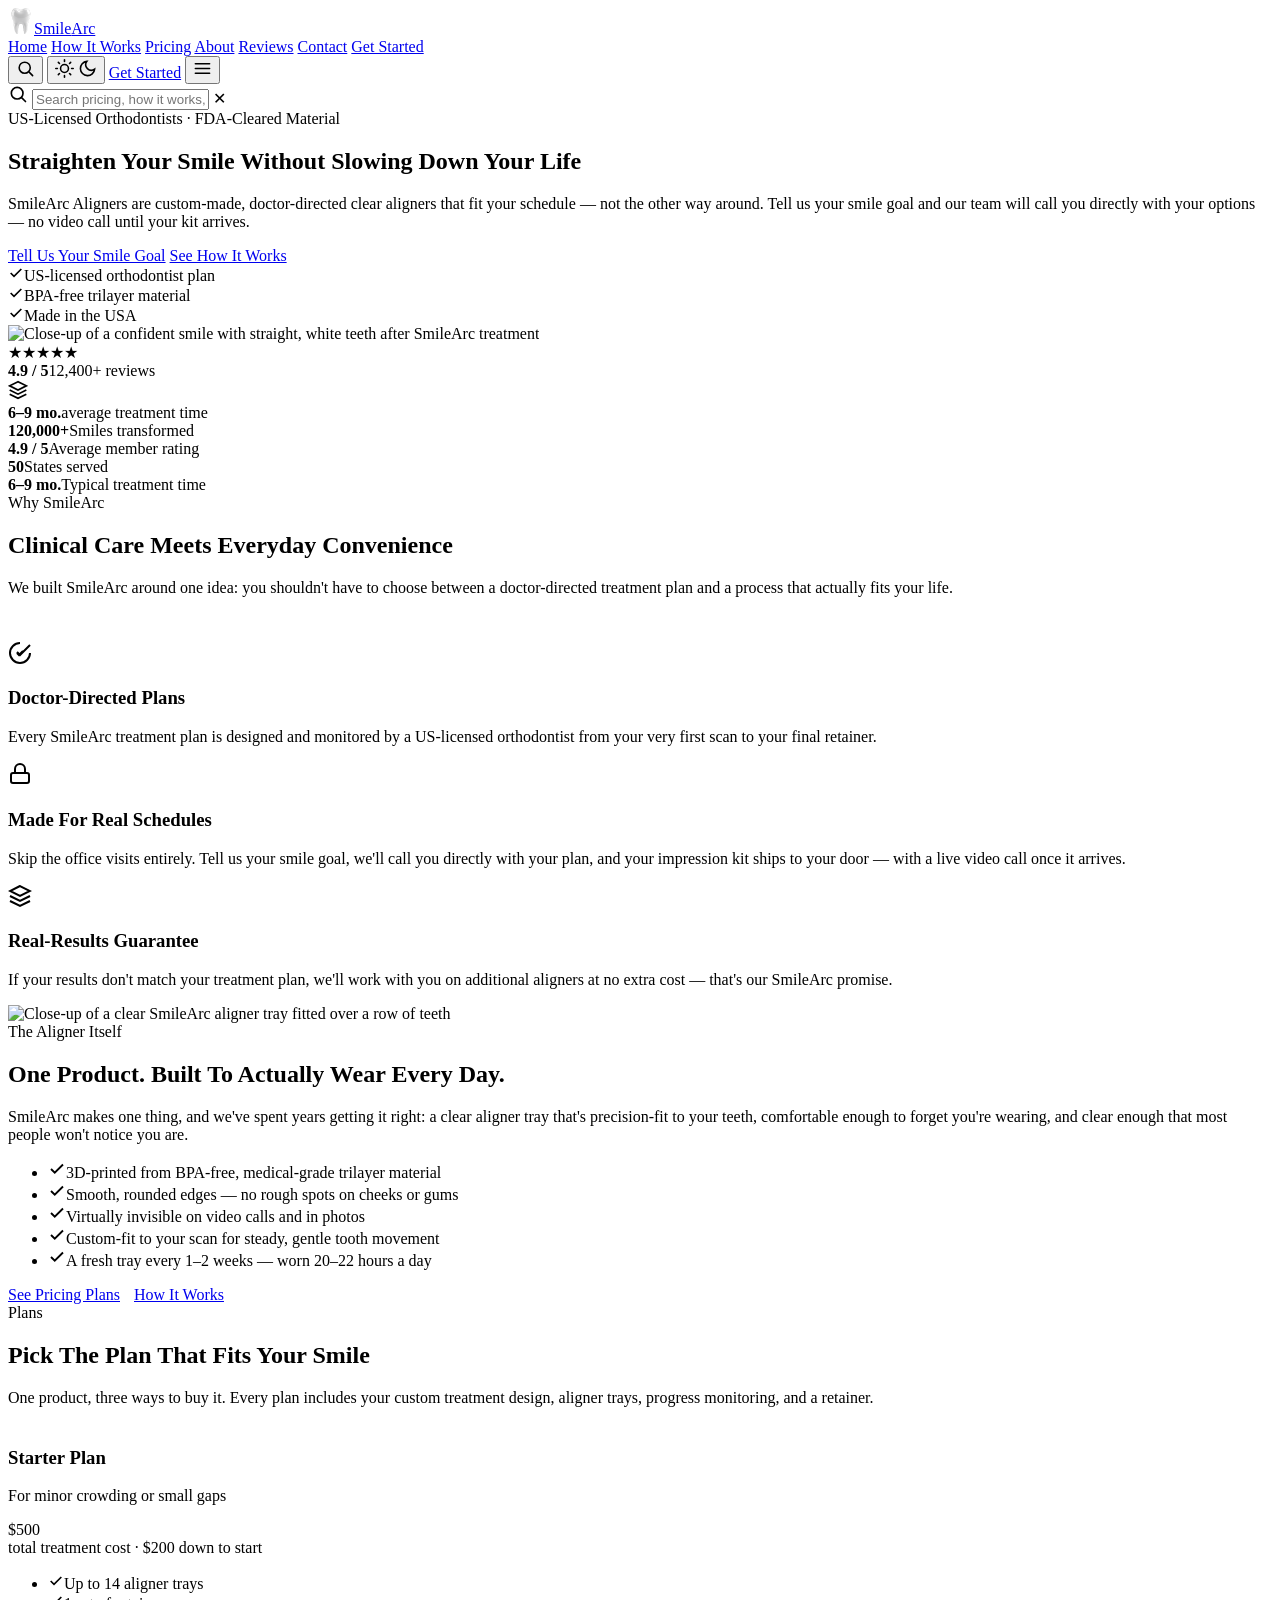
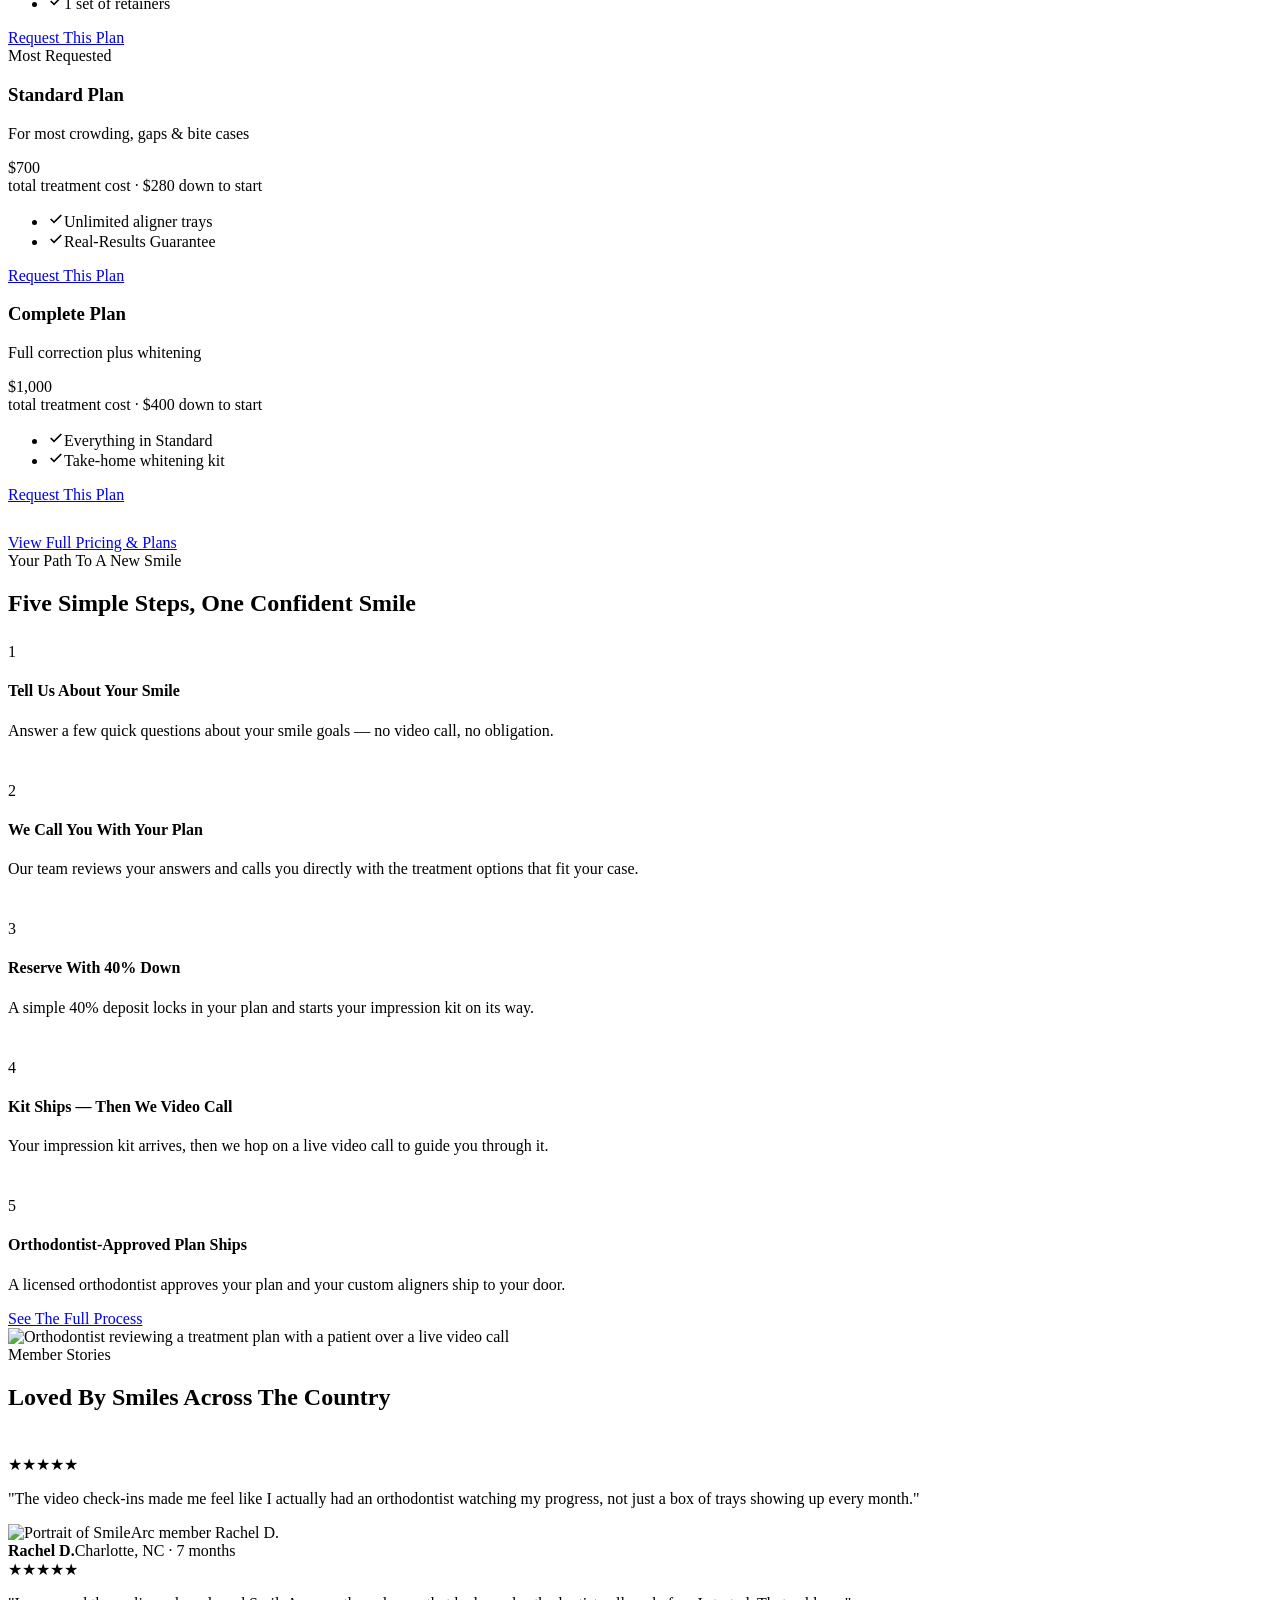
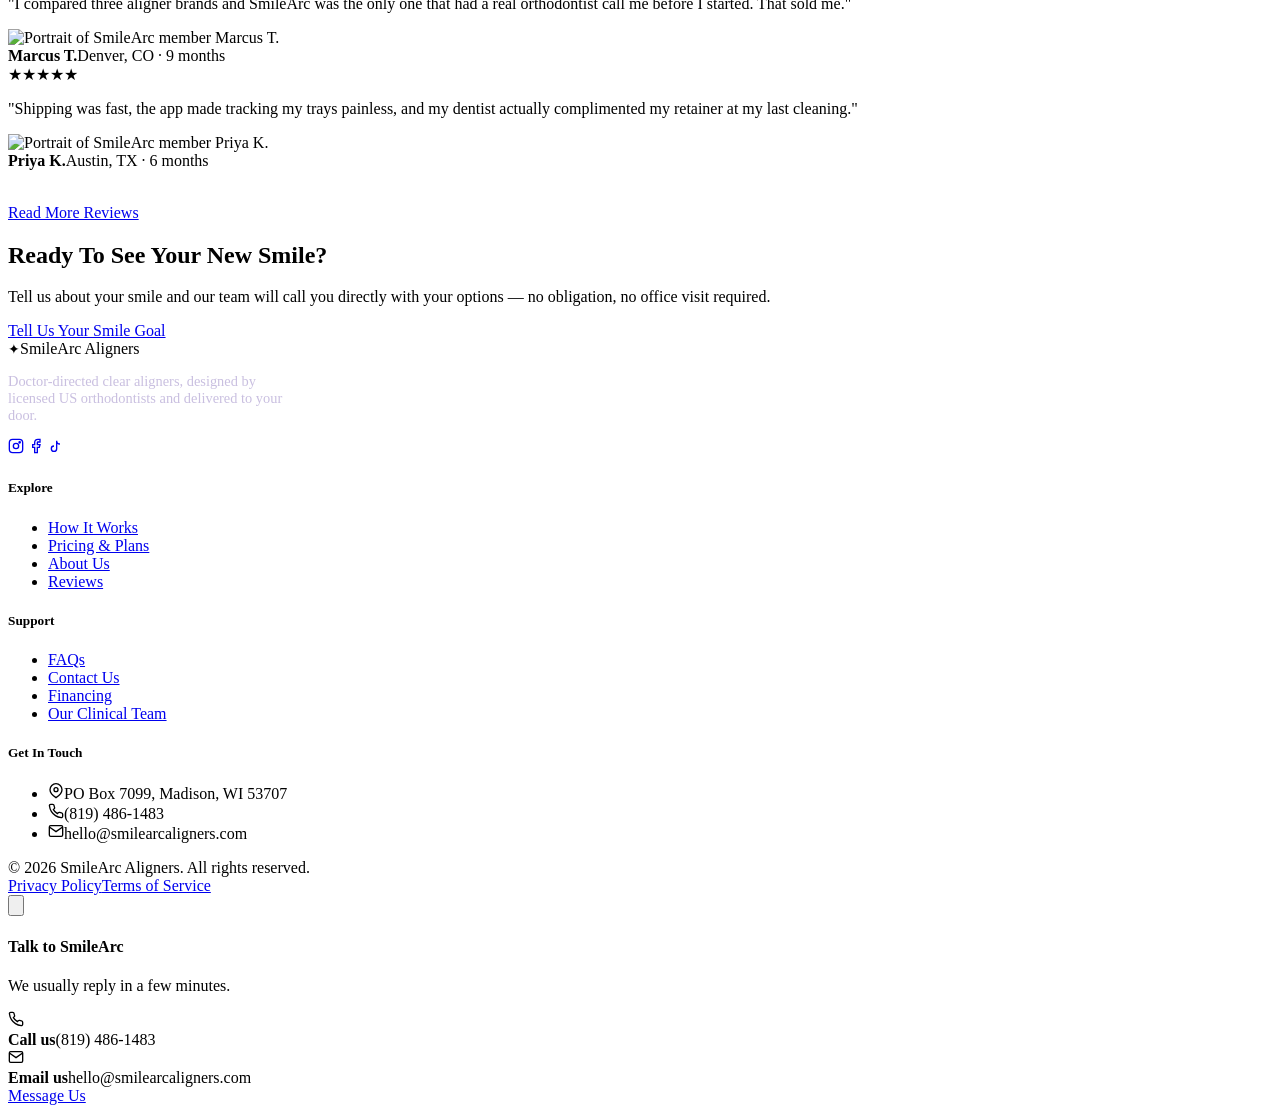
==== index.html @ 137454ca "Add files via upload" ====
<!DOCTYPE html>
<html lang="en">
<head>
<meta charset="UTF-8">
<meta name="viewport" content="width=device-width, initial-scale=1.0">
<title>SmileArc Aligners | Doctor-Directed Clear Aligners, Delivered to You</title>
<link rel="icon" type="image/png" href="[data-uri]">
<meta name="description" content="SmileArc Aligners are custom clear aligners designed by US-licensed orthodontists and delivered to your door. Tell us about your smile and we'll call you with your options.">
<link rel="preconnect" href="https://fonts.googleapis.com">
<link rel="preconnect" href="https://fonts.gstatic.com" crossorigin>
<link rel="preload" as="style" href="https://fonts.googleapis.com/css2?family=Plus+Jakarta+Sans:wght@400;500;600;700;800&display=swap">
<link href="https://fonts.googleapis.com/css2?family=Plus+Jakarta+Sans:wght@400;500;600;700;800&display=swap" rel="stylesheet" media="print" onload="this.media='all'">
<noscript><link href="https://fonts.googleapis.com/css2?family=Plus+Jakarta+Sans:wght@400;500;600;700;800&display=swap" rel="stylesheet"></noscript>
<link rel="stylesheet" href="css/style.css">
<script>(function(){try{var t=localStorage.getItem('sa-theme');var dark=t?t==='dark':(window.matchMedia&&window.matchMedia('(prefers-color-scheme: dark)').matches);if(t==='dark'||t==='light'){document.documentElement.setAttribute('data-theme',t);}if(dark){document.documentElement.classList.add('theme-dark');}}catch(e){}})();</script>
</head>
<body>

<header class="site-header">
  <div class="container nav-wrap">
    <a href="index.html" class="brand"><span class="mark"><img src="[data-uri]" alt="SmileArc tooth logo" width="26" height="26"></span>Smile<span class="arc">Arc</span></a>
    <nav class="main-nav">
      <a href="index.html">Home</a>
      <a href="how-it-works.html">How It Works</a>
      <a href="pricing.html">Pricing</a>
      <a href="about.html">About</a>
      <a href="reviews.html">Reviews</a>
      <a href="contact.html">Contact</a>
      <a href="contact.html" class="nav-cta">Get Started</a>
    </nav>
    <div class="nav-actions">
      <button class="icon-btn" data-search-open aria-label="Search">
        <svg width="19" height="19" viewBox="0 0 24 24" fill="none" stroke="currentColor" stroke-width="2" stroke-linecap="round"><circle cx="11" cy="11" r="7"/><line x1="21" y1="21" x2="16.65" y2="16.65"/></svg>
      </button>
      <button class="icon-btn theme-toggle" data-theme-toggle aria-label="Toggle dark mode">
        <svg class="icon-sun" width="19" height="19" viewBox="0 0 24 24" fill="none" stroke="currentColor" stroke-width="2" stroke-linecap="round"><circle cx="12" cy="12" r="5"/><line x1="12" y1="1" x2="12" y2="3"/><line x1="12" y1="21" x2="12" y2="23"/><line x1="4.22" y1="4.22" x2="5.64" y2="5.64"/><line x1="18.36" y1="18.36" x2="19.78" y2="19.78"/><line x1="1" y1="12" x2="3" y2="12"/><line x1="21" y1="12" x2="23" y2="12"/><line x1="4.22" y1="19.78" x2="5.64" y2="18.36"/><line x1="18.36" y1="5.64" x2="19.78" y2="4.22"/></svg>
        <svg class="icon-moon" width="19" height="19" viewBox="0 0 24 24" fill="none" stroke="currentColor" stroke-width="2" stroke-linecap="round"><path d="M21 12.79A9 9 0 1 1 11.21 3 7 7 0 0 0 21 12.79Z"/></svg>
      </button>
      <a href="contact.html" class="btn btn-primary">Get Started</a>
      <button class="icon-btn hamburger" aria-label="Menu">
        <svg width="19" height="19" viewBox="0 0 24 24" fill="none" stroke="currentColor" stroke-width="2" stroke-linecap="round"><line x1="3" y1="6" x2="21" y2="6"/><line x1="3" y1="12" x2="21" y2="12"/><line x1="3" y1="18" x2="21" y2="18"/></svg>
      </button>
    </div>
  </div>
</header>

<div class="search-overlay">
  <div class="search-panel">
    <div class="search-field">
      <svg width="20" height="20" viewBox="0 0 24 24" fill="none" stroke="currentColor" stroke-width="2" stroke-linecap="round"><circle cx="11" cy="11" r="7"/><line x1="21" y1="21" x2="16.65" y2="16.65"/></svg>
      <input type="text" placeholder="Search pricing, how it works, contact…" autocomplete="off">
      <span class="search-close">✕</span>
    </div>
    <div class="search-results"></div>
  </div>
</div>

<main>

  <section class="hero">
    <div class="container hero-grid">
      <div>
        <div class="eyebrow">US-Licensed Orthodontists · FDA-Cleared Material</div>
        <h1>Straighten Your Smile Without Slowing Down Your <span class="grad-text">Life</span></h1>
        <p class="lede">SmileArc Aligners are custom-made, doctor-directed clear aligners that fit your schedule — not the other way around. Tell us your smile goal and our team will call you directly with your options — no video call until your kit arrives.</p>
        <div class="hero-ctas">
          <a href="how-it-works.html#start" class="btn btn-primary btn-lg">Tell Us Your Smile Goal</a>
          <a href="how-it-works.html" class="btn btn-ghost btn-lg">See How It Works</a>
        </div>
        <div class="hero-trust">
          <div class="t-item"><svg width="16" height="16" viewBox="0 0 24 24" fill="none" stroke="currentColor" stroke-width="2.5"><path d="M20 6 9 17l-5-5"/></svg>US-licensed orthodontist plan</div>
          <div class="t-item"><svg width="16" height="16" viewBox="0 0 24 24" fill="none" stroke="currentColor" stroke-width="2.5"><path d="M20 6 9 17l-5-5"/></svg>BPA-free trilayer material</div>
          <div class="t-item"><svg width="16" height="16" viewBox="0 0 24 24" fill="none" stroke="currentColor" stroke-width="2.5"><path d="M20 6 9 17l-5-5"/></svg>Made in the USA</div>
        </div>
      </div>
      <div class="hero-media">
        <img fetchpriority="high" decoding="async" src="https://images.unsplash.com/photo-1654373535457-383a0a4d00f9?q=80&w=1000&auto=format&fit=crop" alt="Close-up of a confident smile with straight, white teeth after SmileArc treatment">
        <div class="hero-badge-top">
          <div style="color:var(--gold);font-size:1rem;">★★★★★</div>
          <div><b>4.9 / 5</b><span>12,400+ reviews</span></div>
        </div>
        <div class="hero-badge">
          <div class="hb-icon"><svg width="20" height="20" viewBox="0 0 24 24" fill="none" stroke="currentColor" stroke-width="2"><path d="M12 2 2 7l10 5 10-5-10-5Z"/><path d="M2 17l10 5 10-5"/><path d="M2 12l10 5 10-5"/></svg></div>
          <div><b>6–9 mo.</b><span>average treatment time</span></div>
        </div>
      </div>
    </div>
  </section>

  <section class="section-tight">
    <div class="container">
      <div class="stat-strip">
        <div class="stat"><b>120,000+</b><span>Smiles transformed</span></div>
        <div class="stat"><b>4.9 / 5</b><span>Average member rating</span></div>
        <div class="stat"><b>50</b><span>States served</span></div>
        <div class="stat"><b>6–9 mo.</b><span>Typical treatment time</span></div>
      </div>
    </div>
  </section>

  <section class="section">
    <div class="container center">
      <div class="eyebrow">Why SmileArc</div>
      <h2>Clinical Care Meets Everyday Convenience</h2>
      <p class="lede" style="margin-left:auto;margin-right:auto;">We built SmileArc around one idea: you shouldn't have to choose between a doctor-directed treatment plan and a process that actually fits your life.</p>
    </div>
    <div class="container grid-3" style="margin-top:44px;">
      <div class="card">
        <div class="c-icon"><svg width="24" height="24" viewBox="0 0 24 24" fill="none" stroke="currentColor" stroke-width="2"><path d="M12 2a10 10 0 1 0 10 10"/><path d="m9 12 2 2 4-4"/><path d="M22 4 12 14l-3-3"/></svg></div>
        <h3>Doctor-Directed Plans</h3>
        <p>Every SmileArc treatment plan is designed and monitored by a US-licensed orthodontist from your very first scan to your final retainer.</p>
      </div>
      <div class="card">
        <div class="c-icon"><svg width="24" height="24" viewBox="0 0 24 24" fill="none" stroke="currentColor" stroke-width="2"><rect x="3" y="11" width="18" height="10" rx="2"/><path d="M7 11V7a5 5 0 0 1 10 0v4"/></svg></div>
        <h3>Made For Real Schedules</h3>
        <p>Skip the office visits entirely. Tell us your smile goal, we'll call you directly with your plan, and your impression kit ships to your door — with a live video call once it arrives.</p>
      </div>
      <div class="card">
        <div class="c-icon"><svg width="24" height="24" viewBox="0 0 24 24" fill="none" stroke="currentColor" stroke-width="2"><path d="M12 2 2 7l10 5 10-5-10-5Z"/><path d="M2 17l10 5 10-5"/><path d="M2 12l10 5 10-5"/></svg></div>
        <h3>Real-Results Guarantee</h3>
        <p>If your results don't match your treatment plan, we'll work with you on additional aligners at no extra cost — that's our SmileArc promise.</p>
      </div>
    </div>
  </section>

  <section class="section" style="background:var(--surface-2);">
    <div class="container split">
      <img loading="lazy" decoding="async" src="https://images.unsplash.com/photo-1609840113929-b130355987e1?q=80&w=1000&auto=format&fit=crop" alt="Close-up of a clear SmileArc aligner tray fitted over a row of teeth">
      <div>
        <div class="eyebrow">The Aligner Itself</div>
        <h2>One Product. Built To Actually Wear Every Day.</h2>
        <p>SmileArc makes one thing, and we've spent years getting it right: a clear aligner tray that's precision-fit to your teeth, comfortable enough to forget you're wearing, and clear enough that most people won't notice you are.</p>
        <ul class="check-list">
          <li><svg width="18" height="18" viewBox="0 0 24 24" fill="none" stroke="currentColor" stroke-width="2.5"><path d="M20 6 9 17l-5-5"/></svg>3D-printed from BPA-free, medical-grade trilayer material</li>
          <li><svg width="18" height="18" viewBox="0 0 24 24" fill="none" stroke="currentColor" stroke-width="2.5"><path d="M20 6 9 17l-5-5"/></svg>Smooth, rounded edges — no rough spots on cheeks or gums</li>
          <li><svg width="18" height="18" viewBox="0 0 24 24" fill="none" stroke="currentColor" stroke-width="2.5"><path d="M20 6 9 17l-5-5"/></svg>Virtually invisible on video calls and in photos</li>
          <li><svg width="18" height="18" viewBox="0 0 24 24" fill="none" stroke="currentColor" stroke-width="2.5"><path d="M20 6 9 17l-5-5"/></svg>Custom-fit to your scan for steady, gentle tooth movement</li>
          <li><svg width="18" height="18" viewBox="0 0 24 24" fill="none" stroke="currentColor" stroke-width="2.5"><path d="M20 6 9 17l-5-5"/></svg>A fresh tray every 1–2 weeks — worn 20–22 hours a day</li>
        </ul>
        <div style="display:flex;gap:14px;flex-wrap:wrap;margin-top:8px;">
          <a href="pricing.html" class="btn btn-primary">See Pricing Plans</a>
          <a href="how-it-works.html" class="btn btn-ghost">How It Works</a>
        </div>
      </div>
    </div>
  </section>

  <section class="section">
    <div class="container center" style="margin-bottom:40px;">
      <div class="eyebrow">Plans</div>
      <h2>Pick The Plan That Fits Your Smile</h2>
      <p class="lede" style="margin:0 auto;">One product, three ways to buy it. Every plan includes your custom treatment design, aligner trays, progress monitoring, and a retainer.</p>
    </div>
    <div class="container grid-3">
      <div class="price-card">
        <h3>Starter Plan</h3>
        <p class="p-note">For minor crowding or small gaps</p>
        <div class="p-amount">$500</div>
        <div class="p-note">total treatment cost · $200 down to start</div>
        <ul class="price-list">
          <li><svg width="16" height="16" viewBox="0 0 24 24" fill="none" stroke="currentColor" stroke-width="2.5"><path d="M20 6 9 17l-5-5"/></svg>Up to 14 aligner trays</li>
          <li><svg width="16" height="16" viewBox="0 0 24 24" fill="none" stroke="currentColor" stroke-width="2.5"><path d="M20 6 9 17l-5-5"/></svg>1 set of retainers</li>
        </ul>
        <a href="contact.html" class="btn btn-ghost btn-block">Request This Plan</a>
      </div>
      <div class="price-card featured">
        <div class="p-badge">Most Requested</div>
        <h3>Standard Plan</h3>
        <p class="p-note">For most crowding, gaps &amp; bite cases</p>
        <div class="p-amount">$700</div>
        <div class="p-note">total treatment cost · $280 down to start</div>
        <ul class="price-list">
          <li><svg width="16" height="16" viewBox="0 0 24 24" fill="none" stroke="currentColor" stroke-width="2.5"><path d="M20 6 9 17l-5-5"/></svg>Unlimited aligner trays</li>
          <li><svg width="16" height="16" viewBox="0 0 24 24" fill="none" stroke="currentColor" stroke-width="2.5"><path d="M20 6 9 17l-5-5"/></svg>Real-Results Guarantee</li>
        </ul>
        <a href="contact.html" class="btn btn-primary btn-block">Request This Plan</a>
      </div>
      <div class="price-card">
        <h3>Complete Plan</h3>
        <p class="p-note">Full correction plus whitening</p>
        <div class="p-amount">$1,000</div>
        <div class="p-note">total treatment cost · $400 down to start</div>
        <ul class="price-list">
          <li><svg width="16" height="16" viewBox="0 0 24 24" fill="none" stroke="currentColor" stroke-width="2.5"><path d="M20 6 9 17l-5-5"/></svg>Everything in Standard</li>
          <li><svg width="16" height="16" viewBox="0 0 24 24" fill="none" stroke="currentColor" stroke-width="2.5"><path d="M20 6 9 17l-5-5"/></svg>Take-home whitening kit</li>
        </ul>
        <a href="contact.html" class="btn btn-ghost btn-block">Request This Plan</a>
      </div>
    </div>
    <div class="container center" style="margin-top:30px;">
      <a href="pricing.html" class="btn btn-ghost">View Full Pricing &amp; Plans</a>
    </div>
  </section>

  <section class="section" style="background:var(--surface-2);">
    <div class="container split">
      <div>
        <div class="eyebrow">Your Path To A New Smile</div>
        <h2>Five Simple Steps, One Confident Smile</h2>
        <div style="display:flex;flex-direction:column;gap:26px;margin-top:26px;">
          <div class="step"><div class="s-num">1</div><div><h4>Tell Us About Your Smile</h4><p>Answer a few quick questions about your smile goals — no video call, no obligation.</p></div></div>
          <div class="step"><div class="s-num">2</div><div><h4>We Call You With Your Plan</h4><p>Our team reviews your answers and calls you directly with the treatment options that fit your case.</p></div></div>
          <div class="step"><div class="s-num">3</div><div><h4>Reserve With 40% Down</h4><p>A simple 40% deposit locks in your plan and starts your impression kit on its way.</p></div></div>
          <div class="step"><div class="s-num">4</div><div><h4>Kit Ships — Then We Video Call</h4><p>Your impression kit arrives, then we hop on a live video call to guide you through it.</p></div></div>
          <div class="step"><div class="s-num">5</div><div><h4>Orthodontist-Approved Plan Ships</h4><p>A licensed orthodontist approves your plan and your custom aligners ship to your door.</p></div></div>
        </div>
        <a href="how-it-works.html" class="btn btn-primary" style="margin-top:30px;">See The Full Process</a>
      </div>
      <img loading="lazy" decoding="async" src="https://images.unsplash.com/photo-1662837625421-5fd8ed6131a0?q=80&w=1000&auto=format&fit=crop" alt="Orthodontist reviewing a treatment plan with a patient over a live video call">
    </div>
  </section>

  <section class="section">
    <div class="container center">
      <div class="eyebrow">Member Stories</div>
      <h2>Loved By Smiles Across The Country</h2>
    </div>
    <div class="container grid-3" style="margin-top:44px;">
      <div class="quote-card">
        <div class="stars">★★★★★</div>
        <p>"The video check-ins made me feel like I actually had an orthodontist watching my progress, not just a box of trays showing up every month."</p>
        <div class="quote-person">
          <img loading="lazy" decoding="async" src="https://images.unsplash.com/photo-1674851993962-5ea73166e6dd?q=80&w=200&auto=format&fit=crop" alt="Portrait of SmileArc member Rachel D.">
          <div><b>Rachel D.</b><span>Charlotte, NC · 7 months</span></div>
        </div>
      </div>
      <div class="quote-card">
        <div class="stars">★★★★★</div>
        <p>"I compared three aligner brands and SmileArc was the only one that had a real orthodontist call me before I started. That sold me."</p>
        <div class="quote-person">
          <img loading="lazy" decoding="async" src="https://images.unsplash.com/photo-1669689290695-7f0efe5d4c8e?q=80&w=200&auto=format&fit=crop" alt="Portrait of SmileArc member Marcus T.">
          <div><b>Marcus T.</b><span>Denver, CO · 9 months</span></div>
        </div>
      </div>
      <div class="quote-card">
        <div class="stars">★★★★★</div>
        <p>"Shipping was fast, the app made tracking my trays painless, and my dentist actually complimented my retainer at my last cleaning."</p>
        <div class="quote-person">
          <img loading="lazy" decoding="async" src="https://images.unsplash.com/photo-1654373535457-383a0a4d00f9?q=80&w=200&auto=format&fit=crop" alt="Portrait of SmileArc member Priya K.">
          <div><b>Priya K.</b><span>Austin, TX · 6 months</span></div>
        </div>
      </div>
    </div>
    <div class="container center" style="margin-top:34px;">
      <a href="reviews.html" class="btn btn-ghost">Read More Reviews</a>
    </div>
  </section>

  <section class="section">
    <div class="container">
      <div class="cta-band">
        <div>
          <h2>Ready To See Your New Smile?</h2>
          <p>Tell us about your smile and our team will call you directly with your options — no obligation, no office visit required.</p>
        </div>
        <div class="cta-side">
          <a href="how-it-works.html#start" class="btn btn-gold btn-lg">Tell Us Your Smile Goal</a>
        </div>
      </div>
    </div>
  </section>

</main>

<footer class="site-footer">
  <div class="container">
    <div class="foot-grid">
      <div>
        <div class="foot-brand"><span class="mark" style="width:32px;height:32px;font-size:.9rem;">✦</span>SmileArc Aligners</div>
        <p style="color:#c9bfe0;font-size:.9rem;max-width:280px;">Doctor-directed clear aligners, designed by licensed US orthodontists and delivered to your door.</p>
        <div class="foot-social">
          <a href="#" aria-label="Instagram"><svg width="16" height="16" viewBox="0 0 24 24" fill="none" stroke="currentColor" stroke-width="2"><rect x="2" y="2" width="20" height="20" rx="5"/><circle cx="12" cy="12" r="4"/><circle cx="17.5" cy="6.5" r="1"/></svg></a>
          <a href="#" aria-label="Facebook"><svg width="16" height="16" viewBox="0 0 24 24" fill="none" stroke="currentColor" stroke-width="2"><path d="M18 2h-3a5 5 0 0 0-5 5v3H7v4h3v8h4v-8h3l1-4h-4V7a1 1 0 0 1 1-1h3z"/></svg></a>
          <a href="#" aria-label="TikTok"><svg width="16" height="16" viewBox="0 0 24 24" fill="none" stroke="currentColor" stroke-width="2"><path d="M9 12a4 4 0 1 0 4 4V4a5 5 0 0 0 5 5"/></svg></a>
        </div>
      </div>
      <div>
        <h5>Explore</h5>
        <ul>
          <li><a href="how-it-works.html">How It Works</a></li>
          <li><a href="pricing.html">Pricing &amp; Plans</a></li>
          <li><a href="about.html">About Us</a></li>
          <li><a href="reviews.html">Reviews</a></li>
        </ul>
      </div>
      <div>
        <h5>Support</h5>
        <ul>
          <li><a href="contact.html#faq">FAQs</a></li>
          <li><a href="contact.html">Contact Us</a></li>
          <li><a href="pricing.html#financing">Financing</a></li>
          <li><a href="about.html#clinical">Our Clinical Team</a></li>
        </ul>
      </div>
      <div>
        <h5>Get In Touch</h5>
        <ul class="foot-contact">
          <li><svg width="16" height="16" viewBox="0 0 24 24" fill="none" stroke="currentColor" stroke-width="2"><path d="M21 10c0 6-9 12-9 12S3 16 3 10a9 9 0 0 1 18 0Z"/><circle cx="12" cy="10" r="3"/></svg>PO Box 7099, Madison, WI 53707</li>
          <li><svg width="16" height="16" viewBox="0 0 24 24" fill="none" stroke="currentColor" stroke-width="2"><path d="M22 16.92v3a2 2 0 0 1-2.18 2 19.79 19.79 0 0 1-8.63-3.07 19.5 19.5 0 0 1-6-6 19.79 19.79 0 0 1-3.07-8.67A2 2 0 0 1 4.11 2h3a2 2 0 0 1 2 1.72c.127.96.361 1.903.7 2.81a2 2 0 0 1-.45 2.11L8.09 9.91a16 16 0 0 0 6 6l1.27-1.27a2 2 0 0 1 2.11-.45c.907.339 1.85.573 2.81.7A2 2 0 0 1 22 16.92z"/></svg>(819) 486-1483</li>
          <li><svg width="16" height="16" viewBox="0 0 24 24" fill="none" stroke="currentColor" stroke-width="2"><rect x="2" y="4" width="20" height="16" rx="2"/><path d="m22 6-10 7L2 6"/></svg>hello@smilearcaligners.com</li>
        </ul>
      </div>
    </div>
    <div class="foot-bottom">
      <div>© 2026 SmileArc Aligners. All rights reserved.</div>
      <div class="foot-legal"><a href="#">Privacy Policy</a><a href="#">Terms of Service</a></div>
    </div>
  </div>
</footer>

<button class="fab" aria-label="Contact us">
  <svg viewBox="0 0 24 24" fill="none" stroke="currentColor" stroke-width="2" stroke-linecap="round" stroke-linejoin="round"><path d="M21 15a2 2 0 0 1-2 2H7l-4 4V5a2 2 0 0 1 2-2h14a2 2 0 0 1 2 2z"/></svg>
</button>
<div class="fab-panel">
  <h4>Talk to SmileArc</h4>
  <p>We usually reply in a few minutes.</p>
  <div class="fab-row">
    <div class="fi"><svg width="16" height="16" viewBox="0 0 24 24" fill="none" stroke="currentColor" stroke-width="2"><path d="M22 16.92v3a2 2 0 0 1-2.18 2 19.79 19.79 0 0 1-8.63-3.07 19.5 19.5 0 0 1-6-6 19.79 19.79 0 0 1-3.07-8.67A2 2 0 0 1 4.11 2h3a2 2 0 0 1 2 1.72c.127.96.361 1.903.7 2.81a2 2 0 0 1-.45 2.11L8.09 9.91a16 16 0 0 0 6 6l1.27-1.27a2 2 0 0 1 2.11-.45c.907.339 1.85.573 2.81.7A2 2 0 0 1 22 16.92z"/></svg></div>
    <div class="ft"><b>Call us</b>(819) 486-1483</div>
  </div>
  <div class="fab-row">
    <div class="fi"><svg width="16" height="16" viewBox="0 0 24 24" fill="none" stroke="currentColor" stroke-width="2"><rect x="2" y="4" width="20" height="16" rx="2"/><path d="m22 6-10 7L2 6"/></svg></div>
    <div class="ft"><b>Email us</b>hello@smilearcaligners.com</div>
  </div>
  <a href="contact.html" class="btn btn-primary btn-block" style="margin-top:8px;">Message Us</a>
</div>

<script src="js/main.js"></script>
</body>
</html>
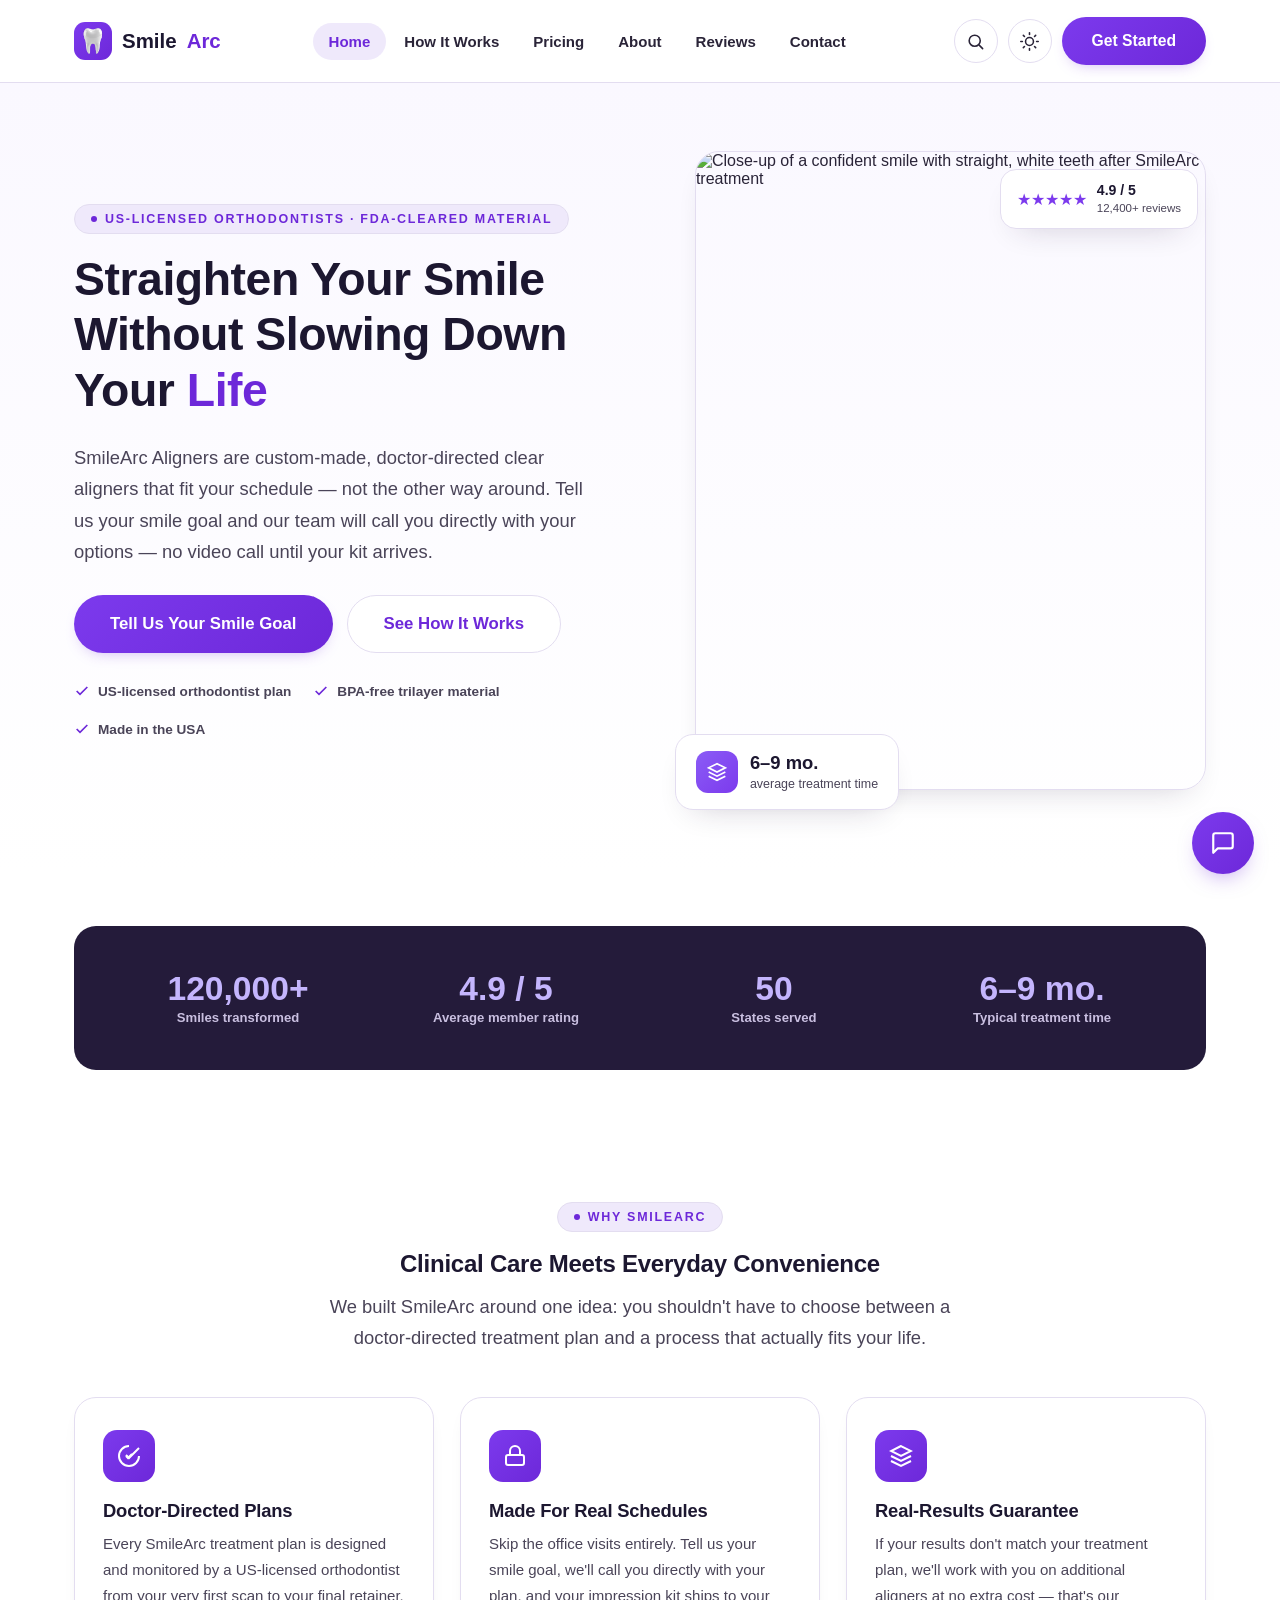
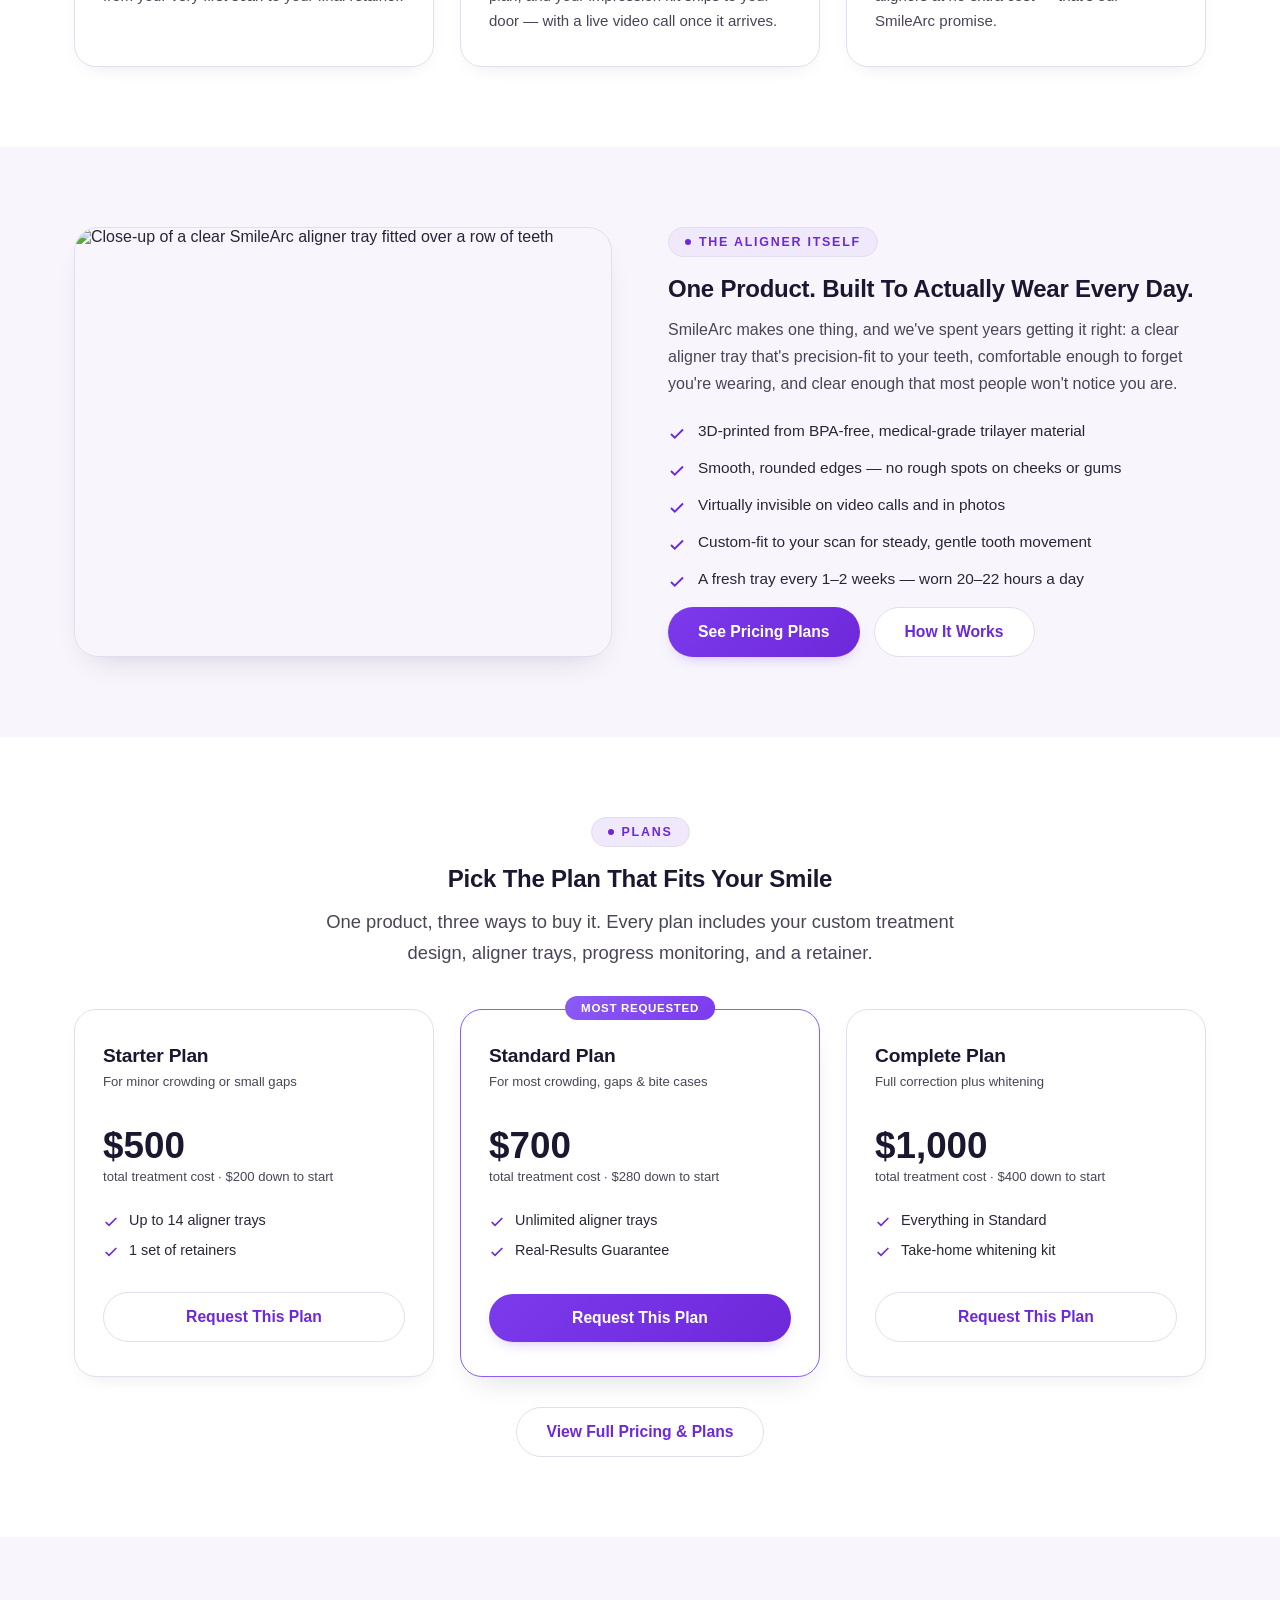
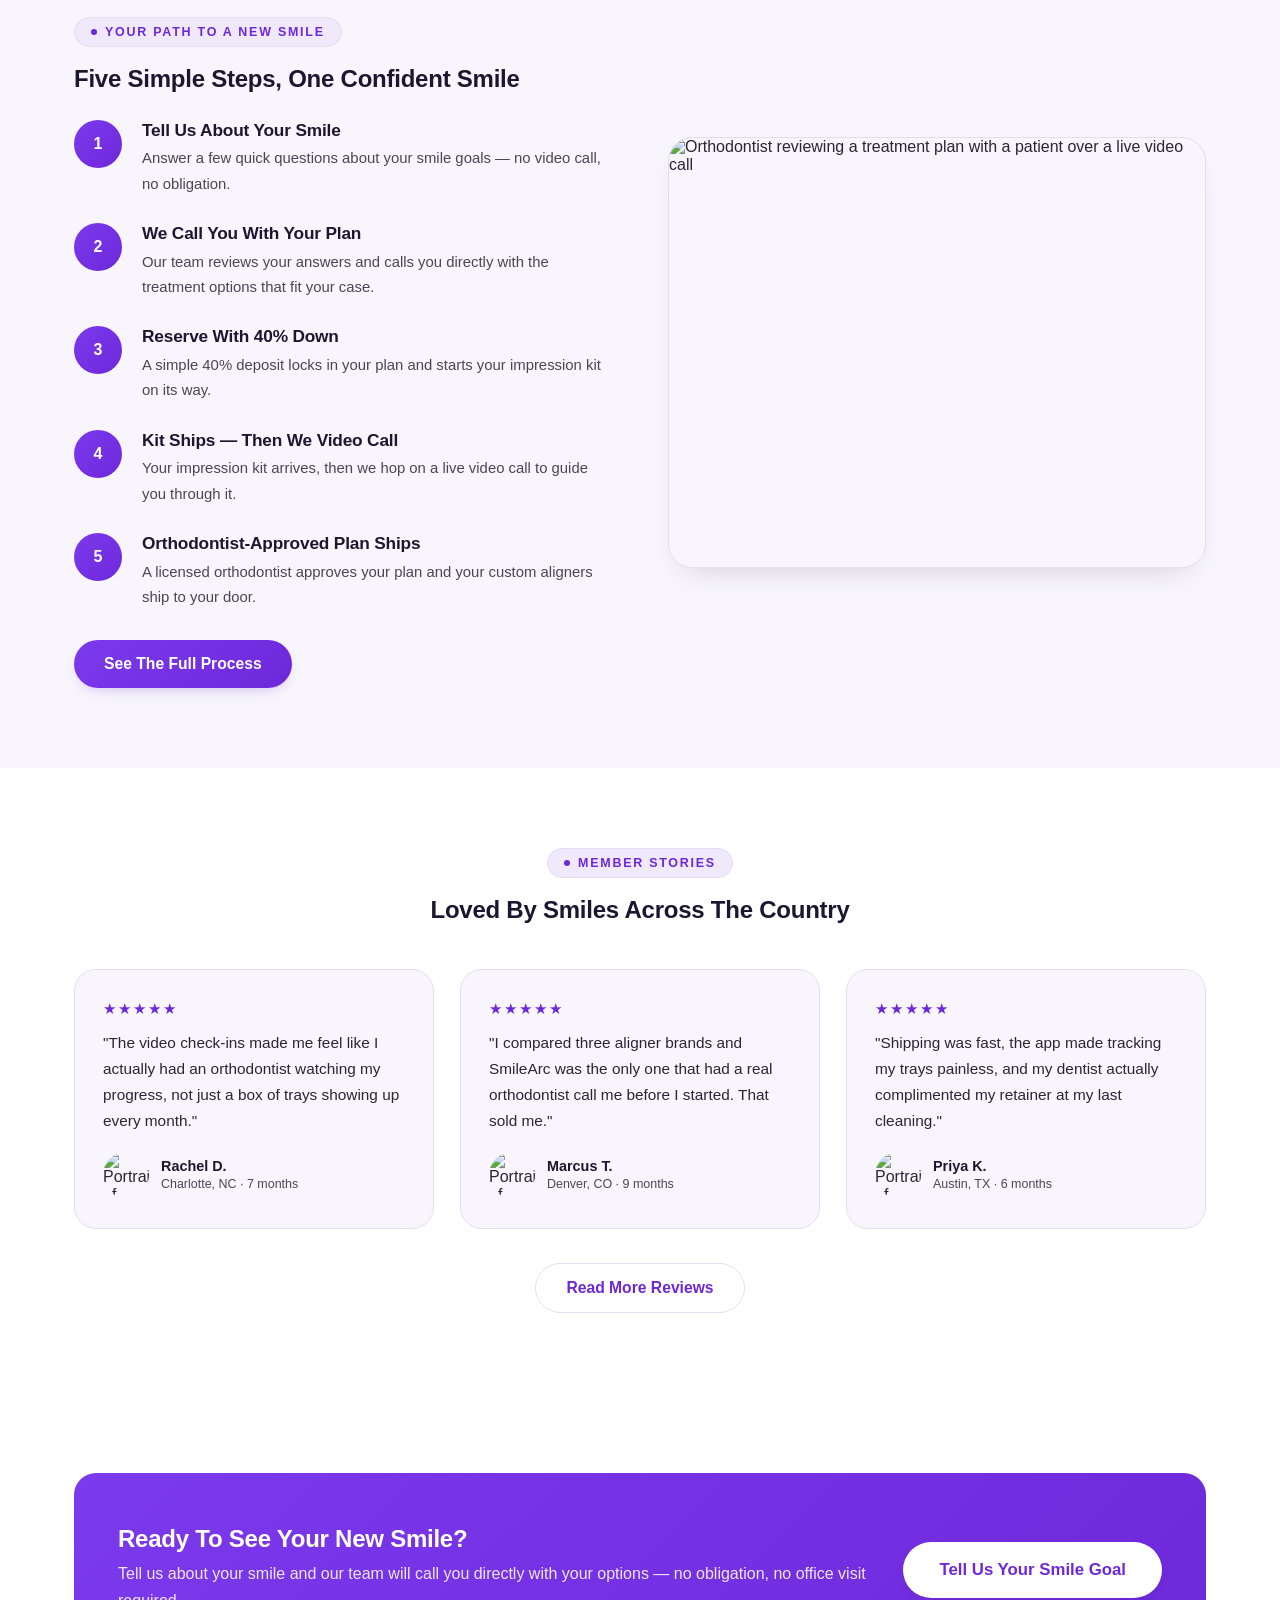
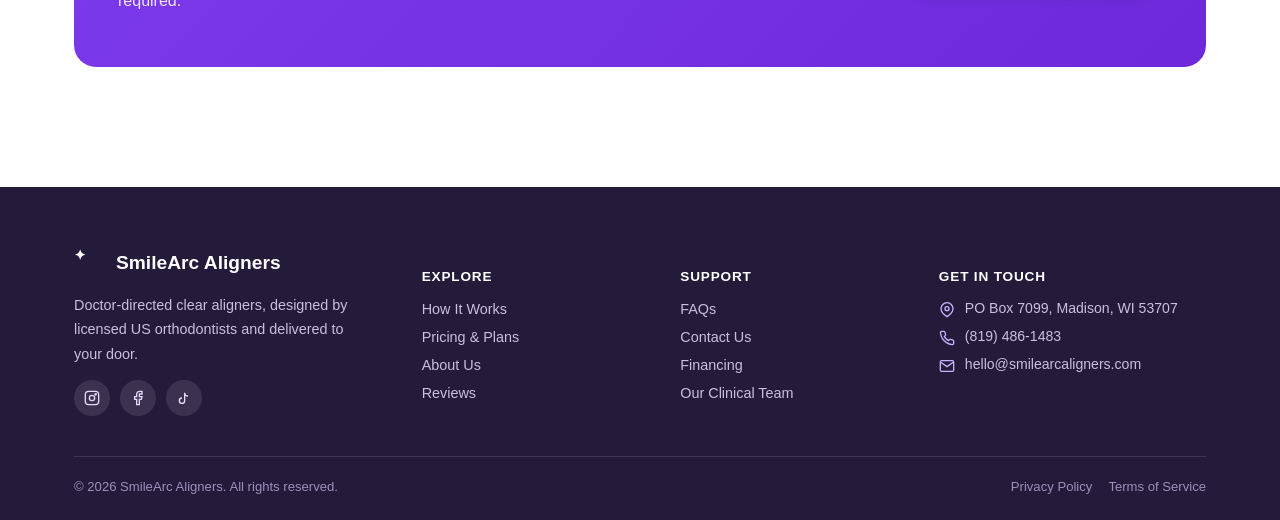
==== commit 023f94b4: "Update index.html" ====
--- a/index.html
+++ b/index.html
@@ -254,7 +254,7 @@
           <p>Tell us about your smile and our team will call you directly with your options — no obligation, no office visit required.</p>
         </div>
         <div class="cta-side">
-          <a href="how-it-works.html#start" class="btn btn-gold btn-lg">Tell Us Your Smile Goal</a>
+          <a href="contact.html#start" class="btn btn-gold btn-lg">Tell Us Your Smile Goal</a>
         </div>
       </div>
     </div>
--- a/css/style.css
+++ b/css/style.css
@@ -0,0 +1,582 @@
+/* =========================================================
+   SmileArc Aligners — global stylesheet (purple / white, flat)
+   ========================================================= */
+
+:root{
+  --ease:cubic-bezier(.4,0,.2,1);
+  --ease-out:cubic-bezier(.16,1,.3,1);
+  --teal-500:#8b5cf6;
+  --teal-600:#7c3aed;
+  --teal-700:#6d28d9;
+  --cyan-500:#8b5cf6;
+  --navy-900:#241b3a;
+  --navy-800:#2e2249;
+  --ink:#2a2438;
+  --ink-soft:#4a4458;
+  --paper:#ffffff;
+  --mist:#f8f6fc;
+  --mist-2:#efe9fb;
+  --line:#e3ddf0;
+  --gold:#7c3aed;
+  --coral:#7c3aed;
+  --shadow-soft:0 8px 22px -14px rgba(36,27,58,.18);
+  --shadow-card:0 14px 32px -18px rgba(36,27,58,.24);
+  --radius-lg:22px;
+  --radius-md:14px;
+  --radius-sm:10px;
+  --grad-primary:linear-gradient(135deg,#7c3aed 0%,#6d28d9 100%);
+  --grad-primary-hover:linear-gradient(135deg,#6d28d9 0%,#5b21b6 100%);
+  --grad-gold:linear-gradient(135deg,#8b5cf6 0%,#7c3aed 100%);
+  --grad-hero:linear-gradient(180deg,#faf8ff 0%,#ffffff 100%);
+
+  /* theme-aware surface tokens (light = default) */
+  --bg:#ffffff;
+  --surface:#ffffff;
+  --surface-2:#f8f6fc;
+  --surface-3:#efe9fb;
+  --border:#e3ddf0;
+  --text:#2a2438;
+  --text-soft:#4a4458;
+  --heading:#1c1730;
+  --accent-text:#6d28d9;
+  --header-bg:rgba(255,255,255,.92);
+  /* fixed dark accent bands — stay dark in both themes on purpose */
+  --band-bg:#241b3a;
+  --band-bg-2:#2e2249;
+}
+
+@media (prefers-color-scheme: dark){
+  :root:not([data-theme="light"]){
+    --bg:#150f22;
+    --surface:#1e1733;
+    --surface-2:#19132a;
+    --surface-3:#251c3f;
+    --border:#332853;
+    --text:#eee9f7;
+    --text-soft:#b3a8c9;
+    --heading:#f8f5ff;
+    --accent-text:#c4b5fd;
+    --header-bg:rgba(21,15,34,.88);
+    --grad-hero:linear-gradient(180deg,#1a1329 0%,#150f22 100%);
+    --shadow-soft:0 8px 22px -14px rgba(0,0,0,.55);
+    --shadow-card:0 14px 32px -18px rgba(0,0,0,.65);
+  }
+}
+:root[data-theme="dark"]{
+  --bg:#150f22;
+  --surface:#1e1733;
+  --surface-2:#19132a;
+  --surface-3:#251c3f;
+  --border:#332853;
+  --text:#eee9f7;
+  --text-soft:#b3a8c9;
+  --heading:#f8f5ff;
+  --accent-text:#c4b5fd;
+  --header-bg:rgba(21,15,34,.88);
+  --grad-hero:linear-gradient(180deg,#1a1329 0%,#150f22 100%);
+  --shadow-soft:0 8px 22px -14px rgba(0,0,0,.55);
+  --shadow-card:0 14px 32px -18px rgba(0,0,0,.65);
+}
+
+*,*::before,*::after{box-sizing:border-box;}
+html{scroll-behavior:smooth;}
+body{
+  margin:0;
+  font-family:"Plus Jakarta Sans","Segoe UI",-apple-system,BlinkMacSystemFont,"Inter",Roboto,Helvetica,Arial,sans-serif;
+  color:var(--text);
+  background:var(--bg);
+  -webkit-font-smoothing:antialiased;
+  overflow-x:hidden;
+}
+img{max-width:100%;display:block;}
+a{color:inherit;text-decoration:none;}
+ul{list-style:none;margin:0;padding:0;}
+h1,h2,h3,h4{margin:0 0 .5em;line-height:1.2;font-weight:800;letter-spacing:-.01em;color:var(--heading);}
+p{margin:0 0 1em;color:var(--text-soft);line-height:1.7;}
+.container{width:100%;max-width:1180px;margin:0 auto;padding:0 24px;}
+.section{padding:80px 0;}
+.section-tight{padding:52px 0;}
+.center{text-align:center;}
+.eyebrow{
+  display:inline-flex;align-items:center;gap:8px;
+  font-size:.78rem;font-weight:800;letter-spacing:.14em;text-transform:uppercase;
+  color:var(--accent-text);background:var(--surface-3);
+  padding:7px 16px;border-radius:100px;border:1px solid var(--border);
+  margin-bottom:18px;
+}
+.eyebrow::before{content:"";width:6px;height:6px;border-radius:50%;background:var(--accent-text);pointer-events:none;}
+.lede{font-size:1.15rem;max-width:640px;margin:0 auto 1.2em;color:var(--text-soft);}
+.grad-text{color:var(--accent-text);}
+
+/* ---------- buttons (flat, purple / white) ---------- */
+.btn{
+  position:relative;
+  display:inline-flex;align-items:center;justify-content:center;gap:10px;
+  font-weight:700;font-size:.98rem;
+  padding:15px 30px;border-radius:100px;border:none;cursor:pointer;
+  transition:transform .14s var(--ease),box-shadow .14s var(--ease),background .14s var(--ease);
+  white-space:nowrap;
+}
+.btn-primary{
+  color:#fff;background:var(--grad-primary);
+  box-shadow:0 6px 16px -8px rgba(109,40,217,.4);
+}
+.btn-primary:hover{background:var(--grad-primary-hover);transform:translateY(-1px);box-shadow:0 8px 18px -8px rgba(109,40,217,.48);}
+.btn-gold{
+  color:var(--teal-700);background:#ffffff;
+  box-shadow:0 4px 12px -6px rgba(20,10,40,.2);
+}
+.btn-gold:hover{background:#f4effe;transform:translateY(-1px);}
+.btn-ghost{
+  color:var(--accent-text);background:var(--surface);border:1.5px solid var(--border);
+}
+.btn-ghost:hover{border-color:var(--teal-500);transform:translateY(-1px);}
+.btn-block{width:100%;}
+.btn-lg{padding:18px 36px;font-size:1.05rem;}
+
+/* =========================== HEADER =========================== */
+.site-header{
+  position:sticky;top:0;z-index:900;
+  background:var(--header-bg);
+  backdrop-filter:blur(14px) saturate(140%);
+  -webkit-backdrop-filter:blur(14px) saturate(140%);
+  border-bottom:1px solid var(--border);
+}
+.nav-wrap{display:flex;align-items:center;justify-content:space-between;height:82px;}
+.brand{display:flex;align-items:center;gap:10px;font-weight:800;font-size:1.28rem;color:var(--heading);}
+.brand .mark{
+  width:38px;height:38px;border-radius:11px;background:var(--grad-primary);
+  display:flex;align-items:center;justify-content:center;color:#fff;font-size:1.1rem;
+  flex:none;padding:6px;
+}
+.brand .mark img{width:100%;height:100%;object-fit:contain;display:block;}
+.brand span.arc{color:var(--accent-text);}
+.main-nav{display:flex;align-items:center;gap:2px;}
+.main-nav a{
+  padding:10px 16px;border-radius:100px;font-weight:600;font-size:.94rem;color:var(--text);
+  transition:background .14s var(--ease),color .14s var(--ease);
+}
+.main-nav a:hover{background:var(--surface-3);color:var(--accent-text);}
+.main-nav a.active{background:var(--surface-3);color:var(--accent-text);}
+.main-nav .nav-cta{display:none;}
+.nav-actions{display:flex;align-items:center;gap:10px;}
+.icon-btn{
+  width:44px;height:44px;border-radius:50%;border:1.5px solid var(--border);background:var(--surface);
+  display:flex;align-items:center;justify-content:center;cursor:pointer;color:var(--text);
+  transition:border-color .14s var(--ease),transform .14s var(--ease),color .14s var(--ease);
+}
+.icon-btn:hover{border-color:var(--teal-500);color:var(--accent-text);transform:translateY(-1px);}
+.hamburger{display:none;}
+
+/* =========================== SEARCH OVERLAY =========================== */
+.search-overlay{
+  position:fixed;inset:0;z-index:1200;
+  background:rgba(20,14,32,.55);backdrop-filter:blur(4px);
+  display:flex;align-items:flex-start;justify-content:center;
+  padding:12vh 20px 0;
+  opacity:0;pointer-events:none;transition:opacity .16s var(--ease);
+}
+.search-overlay.open{opacity:1;pointer-events:auto;}
+.search-panel{
+  width:100%;max-width:620px;background:var(--surface);border-radius:var(--radius-lg);
+  box-shadow:0 24px 60px -20px rgba(0,0,0,.4);padding:10px;
+  transform:translateY(-14px);transition:transform .2s var(--ease-out);
+}
+.search-overlay.open .search-panel{transform:translateY(0);}
+.search-field{display:flex;align-items:center;gap:12px;padding:14px 16px;border-bottom:1px solid var(--border);}
+.search-field svg{flex:none;color:var(--accent-text);}
+.search-field input{
+  flex:1;border:none;outline:none;font-size:1.05rem;font-family:inherit;color:var(--text);background:transparent;
+}
+.search-close{cursor:pointer;color:var(--text-soft);font-weight:700;font-size:1.1rem;padding:4px 8px;}
+.search-results{padding:8px;max-height:50vh;overflow:auto;}
+.search-results a{
+  display:flex;flex-direction:column;gap:2px;padding:12px 14px;border-radius:12px;
+}
+.search-results a:hover{background:var(--surface-3);}
+.search-results .sr-title{font-weight:700;color:var(--heading);font-size:.96rem;}
+.search-results .sr-desc{font-size:.84rem;color:var(--text-soft);}
+.search-hint{padding:14px 16px;font-size:.85rem;color:var(--text-soft);}
+
+/* =========================== FLOATING CONTACT =========================== */
+.fab{
+  position:fixed;right:26px;bottom:26px;z-index:950;
+  width:62px;height:62px;border-radius:50%;
+  background:var(--grad-primary);color:#fff;border:none;cursor:pointer;
+  display:flex;align-items:center;justify-content:center;
+  box-shadow:0 10px 22px -10px rgba(109,40,217,.5);
+  transition:transform .14s var(--ease),box-shadow .14s var(--ease);
+}
+.fab:hover{transform:translateY(-2px);box-shadow:0 12px 26px -10px rgba(109,40,217,.55);}
+.fab svg{width:26px;height:26px;}
+.fab-panel{
+  position:fixed;right:26px;bottom:100px;z-index:950;width:300px;
+  background:var(--surface);border-radius:var(--radius-lg);box-shadow:var(--shadow-card);
+  padding:20px;opacity:0;transform:translateY(14px) scale(.97);pointer-events:none;
+  transition:opacity .16s var(--ease),transform .2s var(--ease-out);border:1px solid var(--border);
+}
+.fab-panel.open{opacity:1;transform:translateY(0) scale(1);pointer-events:auto;}
+.fab-panel h4{margin:0 0 4px;font-size:1.02rem;}
+.fab-panel p{font-size:.87rem;margin-bottom:14px;}
+.fab-row{
+  display:flex;align-items:center;gap:12px;padding:10px 0;border-top:1px solid var(--border);
+}
+.fab-row:first-of-type{border-top:none;}
+.fab-row .fi{
+  width:36px;height:36px;border-radius:10px;background:var(--surface-3);color:var(--accent-text);
+  display:flex;align-items:center;justify-content:center;flex:none;
+}
+.fab-row .ft{font-size:.86rem;}
+.fab-row .ft b{display:block;color:var(--heading);font-size:.88rem;}
+
+/* =========================== HERO =========================== */
+.hero{
+  background:var(--grad-hero);
+  padding:68px 0 84px;
+  position:relative;
+}
+.hero-grid{display:grid;grid-template-columns:1.05fr .95fr;gap:56px;align-items:center;}
+.hero h1{font-size:2.9rem;color:var(--heading);}
+.hero .lede{margin:0 0 28px;max-width:520px;}
+.hero-ctas{display:flex;gap:14px;flex-wrap:wrap;margin-bottom:30px;}
+.hero-trust{display:flex;gap:22px;flex-wrap:wrap;align-items:center;}
+.hero-trust .t-item{display:flex;align-items:center;gap:8px;font-size:.85rem;font-weight:700;color:var(--text-soft);}
+.hero-trust .t-item svg{color:var(--accent-text);}
+.hero-media{position:relative;}
+.hero-media img{
+  border-radius:24px;box-shadow:var(--shadow-card);
+  aspect-ratio:4/5;object-fit:cover;width:100%;
+  border:1px solid var(--border);
+}
+.hero-badge{
+  position:absolute;left:-20px;bottom:-20px;background:var(--surface);border-radius:18px;
+  box-shadow:var(--shadow-card);padding:16px 20px;display:flex;align-items:center;gap:12px;
+  max-width:230px;border:1px solid var(--border);
+}
+.hero-badge .hb-icon{
+  width:42px;height:42px;border-radius:12px;background:var(--grad-gold);
+  display:flex;align-items:center;justify-content:center;color:#fff;flex:none;
+}
+.hero-badge b{display:block;font-size:1.15rem;color:var(--heading);}
+.hero-badge span{font-size:.78rem;color:var(--text-soft);}
+.hero-badge-top{
+  position:absolute;right:8px;top:18px;background:var(--surface);border-radius:16px;box-shadow:var(--shadow-card);
+  padding:12px 16px;display:flex;align-items:center;gap:10px;border:1px solid var(--border);
+}
+.hero-badge-top b{font-size:.88rem;color:var(--heading);display:block;}
+.hero-badge-top span{font-size:.72rem;color:var(--text-soft);}
+
+/* generic page hero (inner pages) */
+.page-hero{
+  background:var(--grad-hero);padding:60px 0 56px;
+}
+.page-hero h1{font-size:2.4rem;color:var(--heading);max-width:720px;}
+.page-hero .lede{max-width:640px;margin:0;}
+.breadcrumb{font-size:.82rem;color:var(--text-soft);margin-bottom:16px;font-weight:600;}
+.breadcrumb b{color:var(--accent-text);}
+
+/* =========================== CARDS / GRIDS =========================== */
+.grid-3{display:grid;grid-template-columns:repeat(3,1fr);gap:26px;}
+.grid-2{display:grid;grid-template-columns:1fr 1fr;gap:26px;}
+.grid-4{display:grid;grid-template-columns:repeat(4,1fr);gap:22px;}
+
+.card{
+  background:var(--surface);border:1px solid var(--border);border-radius:var(--radius-lg);
+  padding:32px 28px;box-shadow:var(--shadow-soft);transition:transform .14s var(--ease),box-shadow .14s var(--ease);
+}
+.card:hover{transform:translateY(-3px);box-shadow:var(--shadow-card);}
+.card .c-icon{
+  width:52px;height:52px;border-radius:14px;background:var(--grad-primary);color:#fff;
+  display:flex;align-items:center;justify-content:center;margin-bottom:18px;
+}
+.card h3{font-size:1.15rem;color:var(--heading);}
+.card p{margin-bottom:0;font-size:.94rem;}
+
+.stat-strip{
+  background:var(--band-bg);border-radius:var(--radius-lg);
+  padding:44px 40px;display:grid;grid-template-columns:repeat(4,1fr);gap:20px;
+}
+.stat{text-align:center;}
+.stat b{display:block;font-size:2.1rem;color:#c4b5fd;}
+.stat span{font-size:.82rem;color:#c9bfe0;font-weight:600;}
+
+.step{display:flex;gap:20px;align-items:flex-start;}
+.step .s-num{
+  width:48px;height:48px;border-radius:50%;background:var(--grad-primary);color:#fff;font-weight:800;
+  display:flex;align-items:center;justify-content:center;flex:none;
+}
+.step h4{margin:0 0 6px;font-size:1.08rem;color:var(--heading);}
+.step p{margin:0;font-size:.93rem;}
+
+.quote-card{
+  background:var(--surface-2);border-radius:var(--radius-lg);padding:30px 28px;border:1px solid var(--border);
+}
+.quote-card .stars{color:var(--accent-text);letter-spacing:2px;margin-bottom:12px;font-size:.95rem;}
+.quote-card p{color:var(--text);font-size:.96rem;margin-bottom:18px;}
+.quote-person{display:flex;align-items:center;gap:12px;}
+.quote-person img{width:46px;height:46px;border-radius:50%;object-fit:cover;}
+.avatar-initials{
+  width:46px;height:46px;border-radius:50%;flex:none;
+  background:var(--grad-primary);color:#fff;font-weight:800;font-size:.92rem;
+  display:flex;align-items:center;justify-content:center;
+}
+.rating-breakdown{display:flex;flex-direction:column;gap:10px;max-width:380px;}
+.rb-row{display:flex;align-items:center;gap:12px;font-size:.85rem;color:var(--text-soft);font-weight:700;}
+.rb-row .rb-label{width:44px;flex:none;}
+.rb-bar{flex:1;height:9px;border-radius:100px;background:var(--border);overflow:hidden;}
+.rb-bar span{display:block;height:100%;background:var(--grad-gold);border-radius:100px;}
+.rb-row .rb-pct{width:40px;text-align:right;flex:none;}
+.rating-summary{display:flex;align-items:center;gap:28px;flex-wrap:wrap;}
+.rs-score{text-align:center;}
+.rs-score b{font-size:3.2rem;display:block;color:var(--heading);}
+.rs-score .stars{color:var(--accent-text);font-size:1.1rem;letter-spacing:2px;}
+.rs-score span{font-size:.82rem;color:var(--text-soft);}
+.quote-person b{display:block;font-size:.9rem;color:var(--heading);}
+.quote-person span{font-size:.78rem;color:var(--text-soft);}
+
+.price-card{
+  background:var(--surface);border:1.5px solid var(--border);border-radius:var(--radius-lg);
+  padding:34px 28px;position:relative;box-shadow:var(--shadow-soft);
+  display:flex;flex-direction:column;height:100%;
+  transition:transform .14s var(--ease),box-shadow .14s var(--ease);
+}
+.price-card:hover{transform:translateY(-3px);box-shadow:var(--shadow-card);}
+.price-card.featured{border-color:var(--teal-500);box-shadow:var(--shadow-card);}
+.price-card .p-badge{
+  position:absolute;top:-14px;left:50%;transform:translateX(-50%);
+  background:var(--grad-gold);color:#fff;font-size:.72rem;font-weight:800;letter-spacing:.06em;
+  padding:6px 16px;border-radius:100px;text-transform:uppercase;
+}
+.price-card h3{font-size:1.2rem;margin-bottom:4px;}
+.price-card .p-amount{font-size:2.3rem;font-weight:800;color:var(--heading);margin:10px 0 2px;}
+.price-card .p-amount sup{font-size:1rem;font-weight:700;}
+.price-card .p-note{font-size:.82rem;color:var(--text-soft);margin-bottom:22px;}
+.price-list{margin:0 0 26px;flex:1;}
+.price-list li{display:flex;gap:10px;align-items:flex-start;font-size:.9rem;color:var(--text);padding:6px 0;}
+.price-list li svg{color:var(--accent-text);flex:none;margin-top:2px;}
+
+.faq-item{border-bottom:1px solid var(--border);padding:20px 0;}
+.faq-q{display:flex;align-items:center;justify-content:space-between;cursor:pointer;font-weight:700;color:var(--heading);gap:16px;}
+.faq-q .fplus{width:26px;height:26px;border-radius:50%;background:var(--surface-3);color:var(--accent-text);display:flex;align-items:center;justify-content:center;flex:none;transition:transform .16s var(--ease);}
+.faq-item.open .fplus{transform:rotate(45deg);}
+.faq-a{max-height:0;overflow:hidden;transition:max-height .2s var(--ease);}
+.faq-item.open .faq-a{max-height:240px;}
+.faq-a p{padding-top:12px;margin-bottom:0;font-size:.92rem;}
+
+.cta-band{
+  background:var(--grad-primary);border-radius:var(--radius-lg);padding:52px 44px;
+  display:flex;align-items:center;justify-content:space-between;gap:30px;color:#fff;
+}
+.cta-band h2{color:#fff;margin-bottom:6px;}
+.cta-band p{color:rgba(255,255,255,.88);margin:0;}
+
+/* =========================== FOOTER =========================== */
+.site-footer{background:var(--band-bg);color:#c9bfe0;padding:60px 0 26px;margin-top:40px;}
+.foot-grid{display:grid;grid-template-columns:1.4fr 1fr 1fr 1.2fr;gap:36px;padding-bottom:40px;border-bottom:1px solid rgba(255,255,255,.12);}
+.foot-brand{display:flex;align-items:center;gap:10px;font-weight:800;font-size:1.2rem;color:#fff;margin-bottom:14px;}
+.site-footer h5{color:#fff;font-size:.85rem;letter-spacing:.06em;text-transform:uppercase;margin-bottom:16px;}
+.site-footer ul li{margin-bottom:10px;}
+.site-footer ul li a{color:#c9bfe0;font-size:.9rem;transition:color .14s var(--ease);}
+.site-footer ul li a:hover{color:#e4d9fb;}
+.foot-contact li{display:flex;gap:10px;align-items:flex-start;font-size:.88rem;color:#c9bfe0;margin-bottom:14px;}
+.foot-contact svg{flex:none;color:#c4b5fd;margin-top:2px;}
+.foot-bottom{display:flex;justify-content:space-between;align-items:center;padding-top:22px;font-size:.82rem;color:#9d8fbb;flex-wrap:wrap;gap:10px;}
+.foot-social{display:flex;gap:10px;}
+.foot-social a{
+  width:36px;height:36px;border-radius:50%;background:rgba(255,255,255,.1);
+  display:flex;align-items:center;justify-content:center;color:#e4d9fb;transition:background .14s var(--ease),color .14s var(--ease);
+}
+.foot-social a:hover{background:var(--grad-primary);color:#fff;}
+.foot-legal a{color:#9d8fbb;margin-left:16px;}
+.foot-legal a:hover{color:#e4d9fb;}
+
+/* =========================== FORMS =========================== */
+.field{margin-bottom:18px;}
+.field label{display:block;font-size:.85rem;font-weight:700;color:var(--heading);margin-bottom:7px;}
+.field input,.field select,.field textarea{
+  width:100%;padding:13px 16px;border-radius:12px;border:1.5px solid var(--border);
+  font-family:inherit;font-size:.95rem;color:var(--text);background:var(--surface-2);outline:none;
+  transition:border-color .14s var(--ease),box-shadow .14s var(--ease);
+}
+.field input:focus,.field select:focus,.field textarea:focus{border-color:var(--teal-500);box-shadow:0 0 0 4px rgba(139,92,246,.16);}
+.field textarea{resize:vertical;min-height:120px;}
+.form-row{display:grid;grid-template-columns:1fr 1fr;gap:16px;}
+.form-note{font-size:.8rem;color:var(--text-soft);margin-top:6px;}
+.form-success{
+  display:none;align-items:center;gap:12px;background:var(--surface-3);border:1px solid var(--teal-500);
+  color:var(--accent-text);padding:16px 18px;border-radius:14px;font-weight:700;font-size:.92rem;margin-top:16px;
+}
+.form-success.show{display:flex;}
+.form-error{
+  display:none;align-items:center;gap:12px;background:rgba(220,38,38,.08);border:1px solid #dc2626;
+  color:#dc2626;padding:16px 18px;border-radius:14px;font-weight:700;font-size:.92rem;margin-top:16px;
+}
+.form-error svg{flex:none;}
+.form-error.show{display:flex;}
+.field label .opt{font-weight:500;color:var(--text-soft);text-transform:none;letter-spacing:0;}
+.consent-check{
+  display:flex;align-items:flex-start;gap:10px;margin:4px 0 20px;cursor:pointer;
+  font-size:.85rem;color:var(--text-soft);line-height:1.5;
+}
+.consent-check input[type="checkbox"]{
+  flex:none;width:19px;height:19px;margin-top:1px;accent-color:var(--teal-600);cursor:pointer;
+}
+.consent-check span{user-select:none;}
+
+/* misc */
+.tag-row{display:flex;flex-wrap:wrap;gap:10px;}
+.tag{
+  background:var(--surface-3);color:var(--accent-text);font-size:.8rem;font-weight:700;
+  padding:7px 14px;border-radius:100px;border:1px solid var(--border);
+}
+.split{display:grid;grid-template-columns:1fr 1fr;gap:56px;align-items:center;}
+.split img{border-radius:24px;box-shadow:var(--shadow-card);width:100%;object-fit:cover;aspect-ratio:4/3.2;border:1px solid var(--border);}
+.check-list li{display:flex;gap:12px;align-items:flex-start;padding:8px 0;font-size:.96rem;color:var(--text);}
+.check-list svg{color:var(--accent-text);flex:none;margin-top:3px;}
+.divider{height:1px;background:var(--border);margin:0;}
+
+.team-card{text-align:center;}
+.team-card img{width:100%;aspect-ratio:1/1;object-fit:cover;border-radius:20px;box-shadow:var(--shadow-soft);margin-bottom:16px;border:1px solid var(--border);}
+.team-card b{display:block;color:var(--heading);font-size:1rem;}
+.team-card span{display:block;font-size:.82rem;color:var(--accent-text);font-weight:700;margin-top:2px;}
+
+/* =========================== RESPONSIVE =========================== */
+/* Fluid type scales smoothly between breakpoints instead of jumping. */
+.hero h1{font-size:clamp(1.9rem,4.4vw + .6rem,2.9rem);}
+.page-hero h1{font-size:clamp(1.65rem,3.6vw + .5rem,2.4rem);}
+
+@media (max-width:980px){
+  .hero-grid,.split{grid-template-columns:1fr;}
+  .grid-3,.grid-4{grid-template-columns:repeat(2,1fr);}
+  .foot-grid{grid-template-columns:1fr 1fr;}
+  .stat-strip{grid-template-columns:repeat(2,1fr);}
+  .cta-band{flex-direction:column;text-align:center;}
+  .container{padding:0 20px;}
+}
+@media (max-width:760px){
+  .main-nav{display:none;position:absolute;top:82px;left:0;right:0;background:var(--surface);flex-direction:column;
+    align-items:stretch;padding:12px;box-shadow:0 20px 30px -20px rgba(0,0,0,.2);border-bottom:1px solid var(--border);}
+  .main-nav.open{display:flex;animation:nav-drop .16s var(--ease-out);}
+  .main-nav a{padding:14px 16px;}
+  .main-nav .nav-cta{display:block;background:var(--grad-primary);color:#fff;text-align:center;border-radius:100px;margin-top:8px;font-weight:700;}
+  .nav-actions > .btn-primary{display:none;}
+  .hamburger{display:flex;}
+  .grid-3,.grid-4,.grid-2{grid-template-columns:1fr;}
+  .foot-grid{grid-template-columns:1fr;}
+  .stat-strip{grid-template-columns:1fr 1fr;padding:32px 24px;}
+  .form-row{grid-template-columns:1fr;}
+  .price-card.featured{transform:none;}
+  .fab-panel{right:14px;left:14px;width:auto;bottom:96px;}
+  .fab{right:18px;bottom:18px;}
+  .section{padding:60px 0;}
+  .nav-wrap{height:72px;}
+}
+@keyframes nav-drop{from{opacity:0;transform:translateY(-8px);}to{opacity:1;transform:translateY(0);}}
+
+@media (max-width:480px){
+  .container{padding:0 16px;}
+  .section{padding:48px 0;}
+  .section-tight{padding:36px 0;}
+  .nav-wrap{height:66px;}
+  .brand{font-size:1.1rem;gap:8px;}
+  .brand .mark{width:32px;height:32px;border-radius:9px;}
+  .icon-btn{width:40px;height:40px;}
+  .hero{padding:40px 0 52px;}
+  .hero .lede{font-size:1rem;}
+  .hero-ctas{flex-direction:column;align-items:stretch;}
+  .hero-ctas .btn{width:100%;}
+  .hero-trust{gap:14px;}
+  .hero-badge{left:-8px;bottom:-14px;padding:12px 14px;max-width:190px;}
+  .hero-badge-top{right:4px;top:12px;padding:10px 12px;}
+  .btn{padding:13px 22px;font-size:.92rem;}
+  .btn-lg{padding:15px 26px;font-size:.98rem;}
+  .card,.price-card{padding:24px 20px;}
+  .quote-card{padding:22px 20px;}
+  .cta-band{padding:34px 24px;}
+  .stat-strip{grid-template-columns:1fr 1fr;padding:24px 18px;gap:16px;}
+  .stat b{font-size:1.6rem;}
+  .price-card .p-amount{font-size:1.9rem;}
+  .fab{width:54px;height:54px;}
+  .fab svg{width:22px;height:22px;}
+}
+
+/* =========================== THEME TOGGLE =========================== */
+.theme-toggle{position:relative;}
+.theme-toggle svg{position:absolute;transition:opacity .16s var(--ease),transform .2s var(--ease-out);}
+.theme-toggle .icon-moon{opacity:0;transform:rotate(-40deg) scale(.6);}
+.theme-toggle .icon-sun{opacity:1;transform:rotate(0) scale(1);}
+html.theme-dark .theme-toggle .icon-sun{opacity:0;transform:rotate(40deg) scale(.6);}
+html.theme-dark .theme-toggle .icon-moon{opacity:1;transform:rotate(0) scale(1);}
+
+/* Smooth cross-fade of theme-aware colors when the toggle is used. */
+body,.site-header,.site-footer,.card,.price-card,.quote-card,.search-panel,.fab-panel,
+.field input,.field select,.field textarea,.faq-item,.step .s-num,.icon-btn,.main-nav a{
+  transition:background-color .18s var(--ease),color .18s var(--ease),border-color .18s var(--ease),box-shadow .18s var(--ease);
+}
+
+/* =========================== MOTION: HERO ENTRANCE =========================== */
+/* Targets the hero-grid's two direct children (copy column + media column) —
+   no extra markup needed. Gated behind js-anim so it never causes a flash
+   of hidden content when JS is disabled. */
+html.js-anim .hero-grid > *{opacity:0;transform:translateY(12px);animation:hero-in .45s var(--ease-out) forwards;}
+html.js-anim .hero-grid > *:nth-child(1){animation-delay:.02s;}
+html.js-anim .hero-grid > *:nth-child(2){animation-delay:.09s;}
+@keyframes hero-in{to{opacity:1;transform:translateY(0);}}
+
+/* Gentle float on the hero's floating stat badges — ambient, not attention-grabbing. */
+html.js-anim .hero-badge{animation:float-badge 5s ease-in-out infinite;}
+html.js-anim .hero-badge-top{animation:float-badge 5.6s ease-in-out infinite .4s;}
+@keyframes float-badge{0%,100%{transform:translateY(0);}50%{transform:translateY(-7px);}}
+
+/* =========================== MOTION: MICRO-INTERACTIONS =========================== */
+.icon-btn:active{transform:scale(.92);}
+.btn:active{transform:scale(.97);}
+.c-icon,.hb-icon{transition:transform .16s var(--ease);}
+.card:hover .c-icon{transform:scale(1.08) rotate(-4deg);}
+.hero-badge,.hero-badge-top{transition:transform .16s var(--ease);}
+
+/* =========================== MOTION: BUTTON SPARKLE =========================== */
+/* A quick shimmer sweep on hover/focus only — not a constant shine. */
+.btn{overflow:hidden;}
+.btn-primary::after,.btn-gold::after{
+  content:"";position:absolute;top:0;left:-45%;width:30%;height:100%;
+  background:linear-gradient(120deg,transparent,rgba(255,255,255,.7),transparent);
+  transform:skewX(-18deg);pointer-events:none;transition:left .5s var(--ease);
+}
+.btn-primary:hover::after,.btn-primary:focus-visible::after,
+.btn-gold:hover::after,.btn-gold:focus-visible::after{left:135%;}
+
+/* =========================== MOTION: SCROLL REVEAL =========================== */
+/* Progressive enhancement only: without the "js-anim" class (set by main.js),
+   everything renders at full opacity immediately — no flash of hidden content. */
+html.js-anim .reveal{
+  opacity:0;transform:translateY(12px);
+  transition:opacity .35s var(--ease-out),transform .35s var(--ease-out);
+}
+html.js-anim .reveal.in-view{opacity:1;transform:translateY(0);}
+
+/* =========================== MOTION: FAB ATTENTION RING =========================== */
+.fab::before{
+  content:"";position:absolute;inset:-8px;border-radius:50%;
+  border:2px solid var(--teal-500);opacity:0;pointer-events:none;
+  animation:fab-ring 2.8s ease-out infinite;
+}
+@keyframes fab-ring{
+  0%{opacity:.45;transform:scale(.82);}
+  70%{opacity:0;transform:scale(1.28);}
+  100%{opacity:0;transform:scale(1.28);}
+}
+
+/* =========================== MOTION: REDUCED MOTION =========================== */
+@media (prefers-reduced-motion: reduce){
+  html.js-anim .reveal{opacity:1!important;transform:none!important;transition:none!important;}
+  html.js-anim .hero-grid > *{opacity:1!important;transform:none!important;animation:none!important;}
+  .fab::before{animation:none;display:none;}
+  .btn-primary::after,.btn-gold::after{transition:none;}
+  .hero-badge,.hero-badge-top{animation:none!important;}
+  .main-nav.open{animation:none!important;}
+  body,.site-header,.site-footer,.card,.price-card,.quote-card,.search-panel,.fab-panel,
+  .field input,.field select,.field textarea,.faq-item,.step .s-num,.icon-btn,.main-nav a,
+  .theme-toggle svg{transition:none!important;}
+  *,*::before,*::after{scroll-behavior:auto!important;}
+}
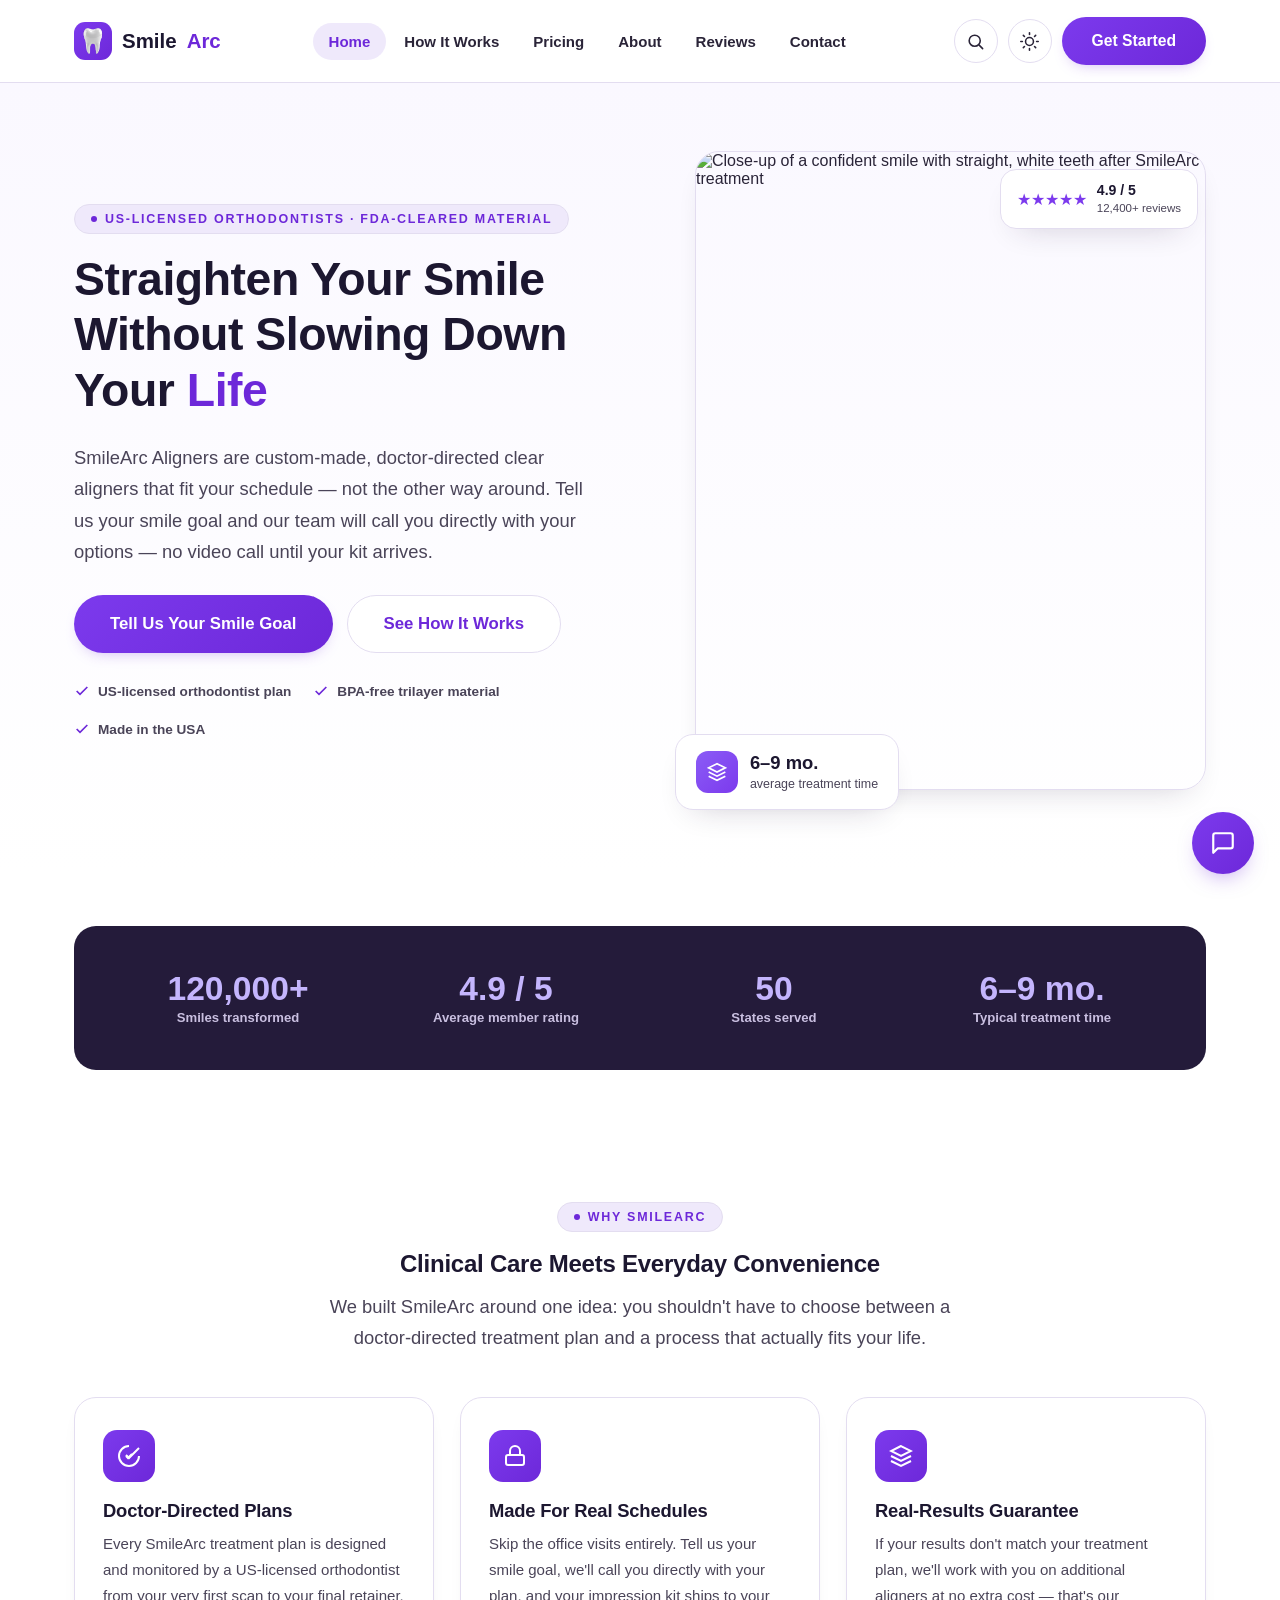
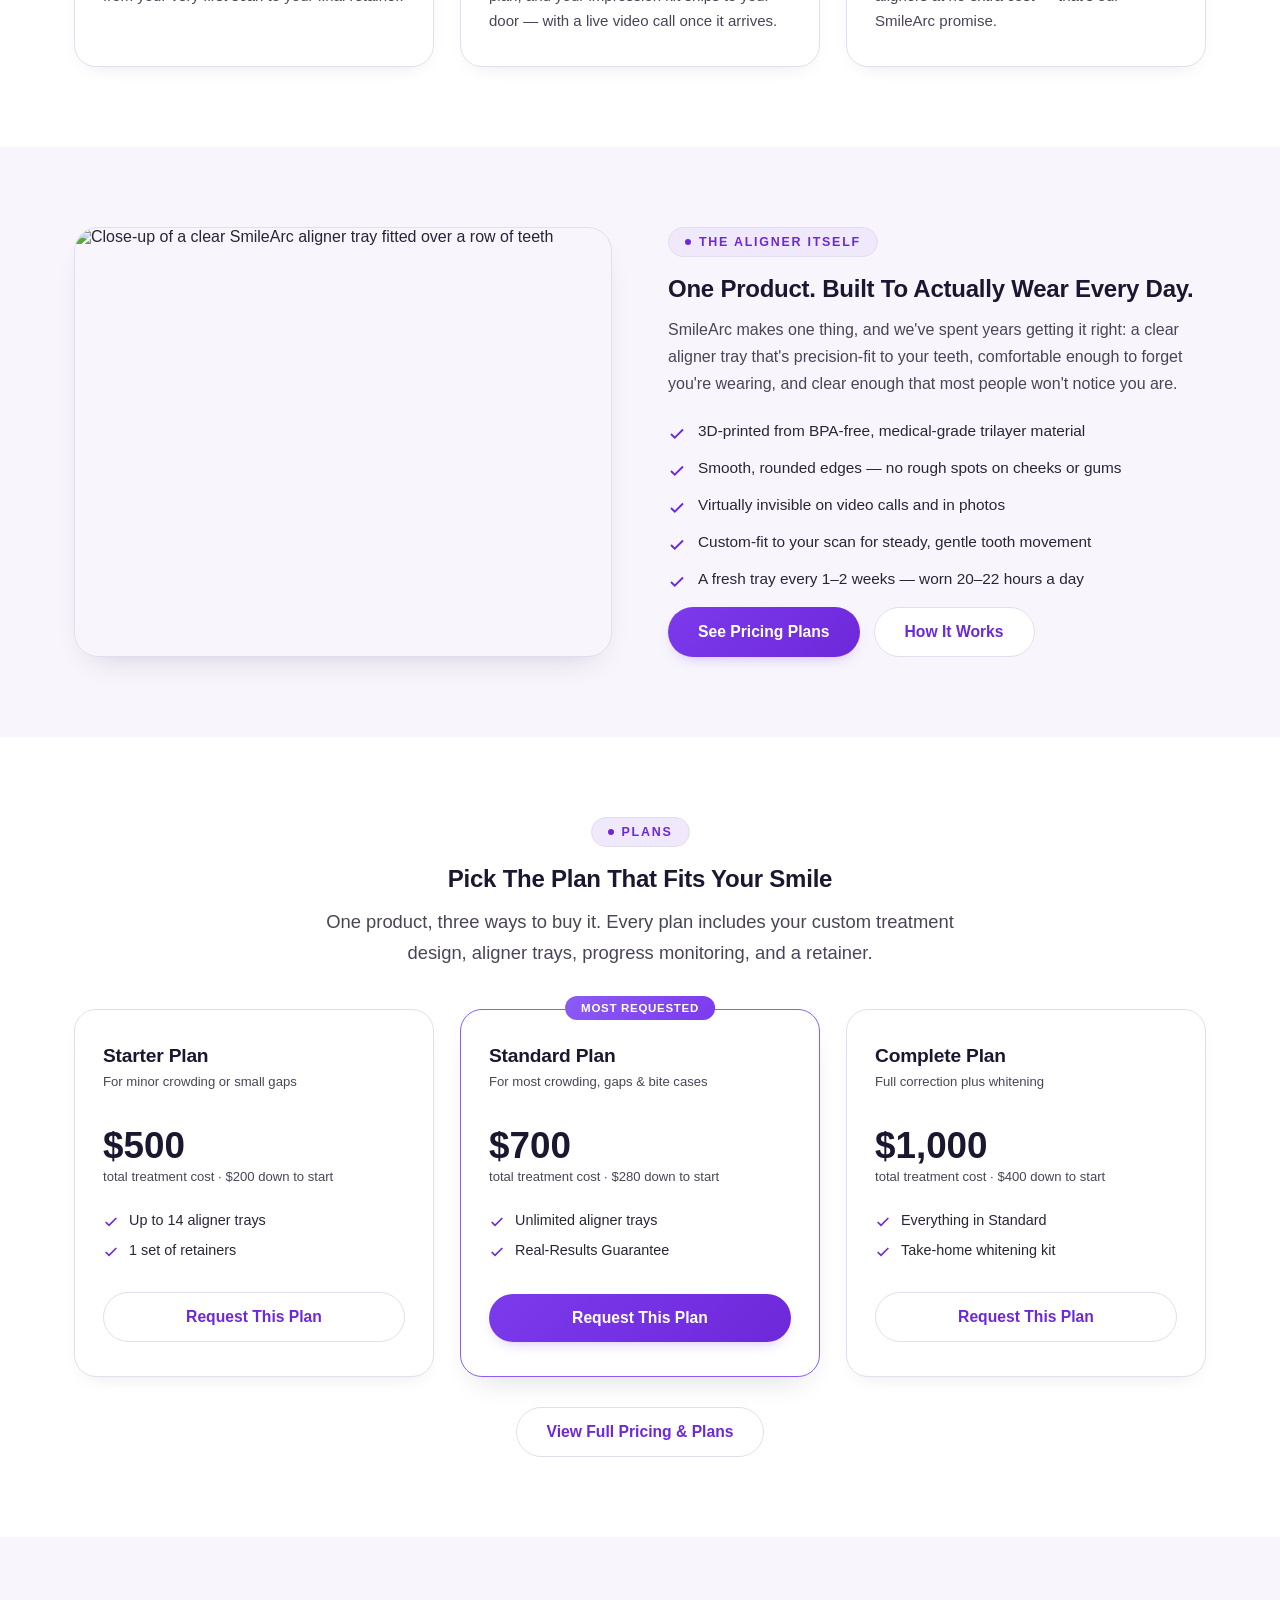
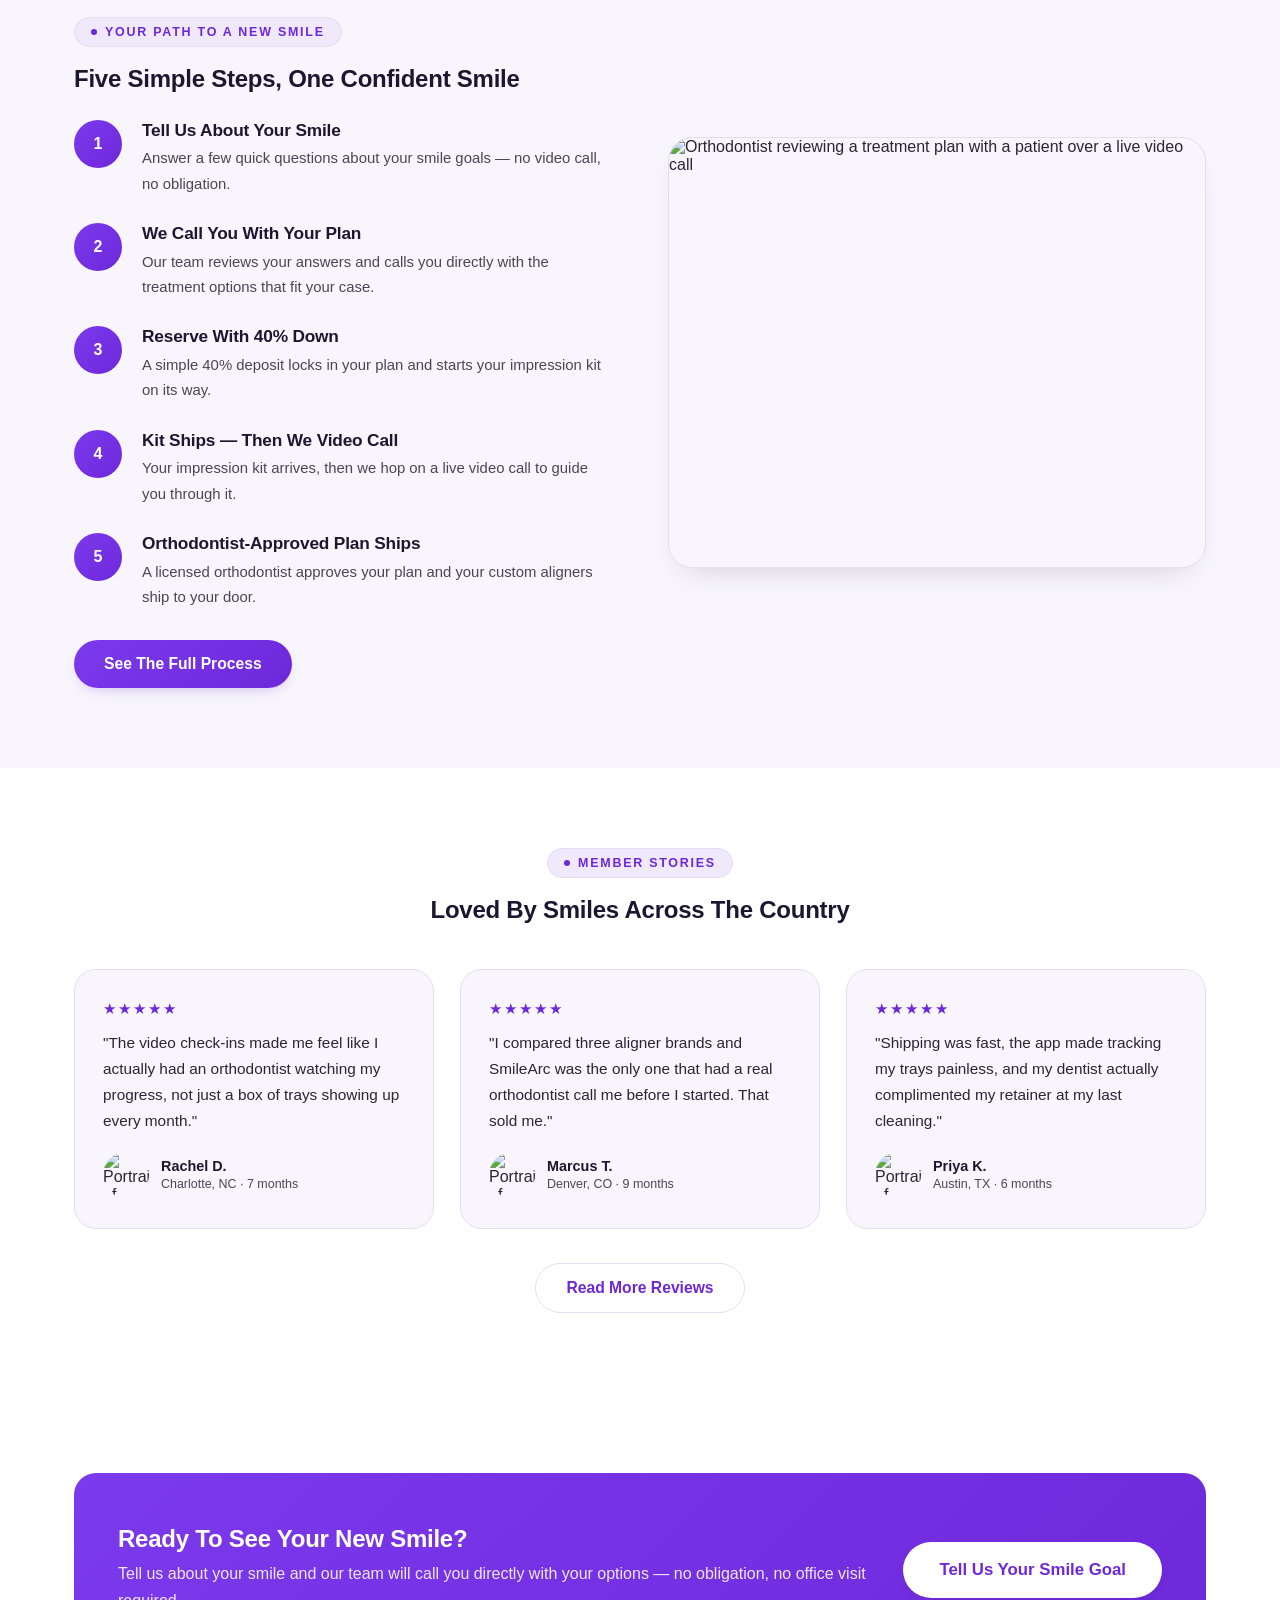
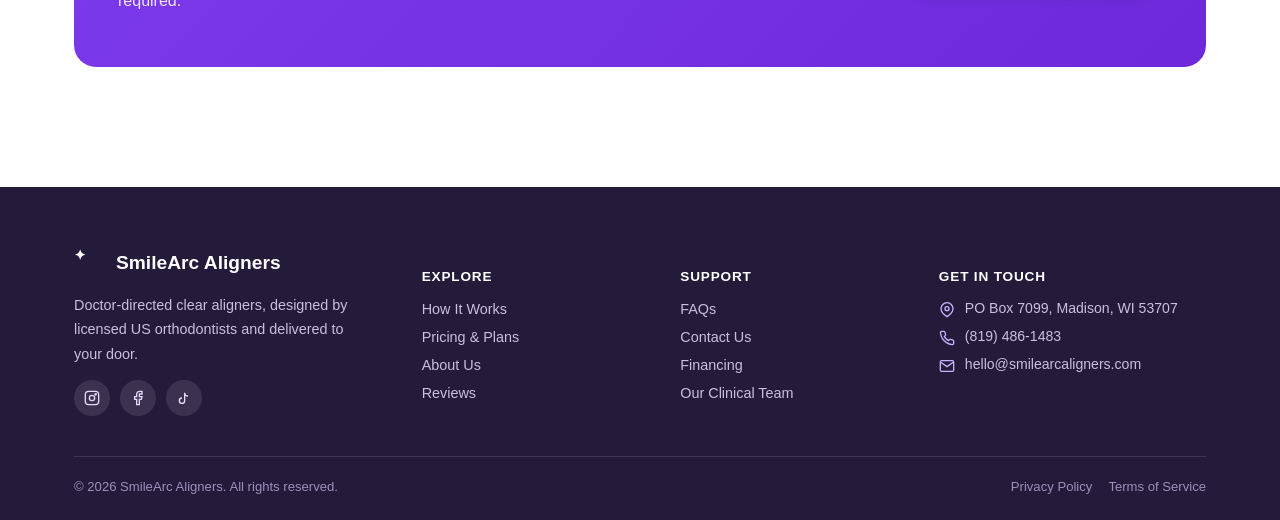
==== commit 2a7d2065: "Add files via upload" ====
--- a/index.html
+++ b/index.html
@@ -254,7 +254,7 @@
           <p>Tell us about your smile and our team will call you directly with your options — no obligation, no office visit required.</p>
         </div>
         <div class="cta-side">
-          <a href="contact.html#start" class="btn btn-gold btn-lg">Tell Us Your Smile Goal</a>
+          <a href="how-it-works.html#start" class="btn btn-gold btn-lg">Tell Us Your Smile Goal</a>
         </div>
       </div>
     </div>
--- a/css/style.css
+++ b/css/style.css
@@ -134,6 +134,12 @@
 .btn-block{width:100%;}
 .btn-lg{padding:18px 36px;font-size:1.05rem;}
 
+/* =========================== SCROLL PROGRESS =========================== */
+.scroll-progress{
+  position:fixed;top:0;left:0;height:3px;width:0%;
+  background:var(--grad-primary);z-index:1300;pointer-events:none;
+}
+
 /* =========================== HEADER =========================== */
 .site-header{
   position:sticky;top:0;z-index:900;
@@ -320,6 +326,13 @@
   background:var(--grad-primary);color:#fff;font-weight:800;font-size:.92rem;
   display:flex;align-items:center;justify-content:center;
 }
+.avatar-initials.av-1{background:linear-gradient(135deg,#7c3aed,#6d28d9);}
+.avatar-initials.av-2{background:linear-gradient(135deg,#8b5cf6,#5b21b6);}
+.avatar-initials.av-3{background:linear-gradient(135deg,#a78bfa,#7c3aed);}
+.avatar-initials.av-4{background:linear-gradient(135deg,#9333ea,#581c87);}
+.avatar-initials.av-5{background:linear-gradient(135deg,#c4b5fd,#7c3aed);}
+.avatar-initials.av-6{background:linear-gradient(135deg,#7c3aed,#4c1d95);}
+.avatar-initials.av-7{background:linear-gradient(135deg,#8b5cf6,#6d28d9);}
 .rating-breakdown{display:flex;flex-direction:column;gap:10px;max-width:380px;}
 .rb-row{display:flex;align-items:center;gap:12px;font-size:.85rem;color:var(--text-soft);font-weight:700;}
 .rb-row .rb-label{width:44px;flex:none;}
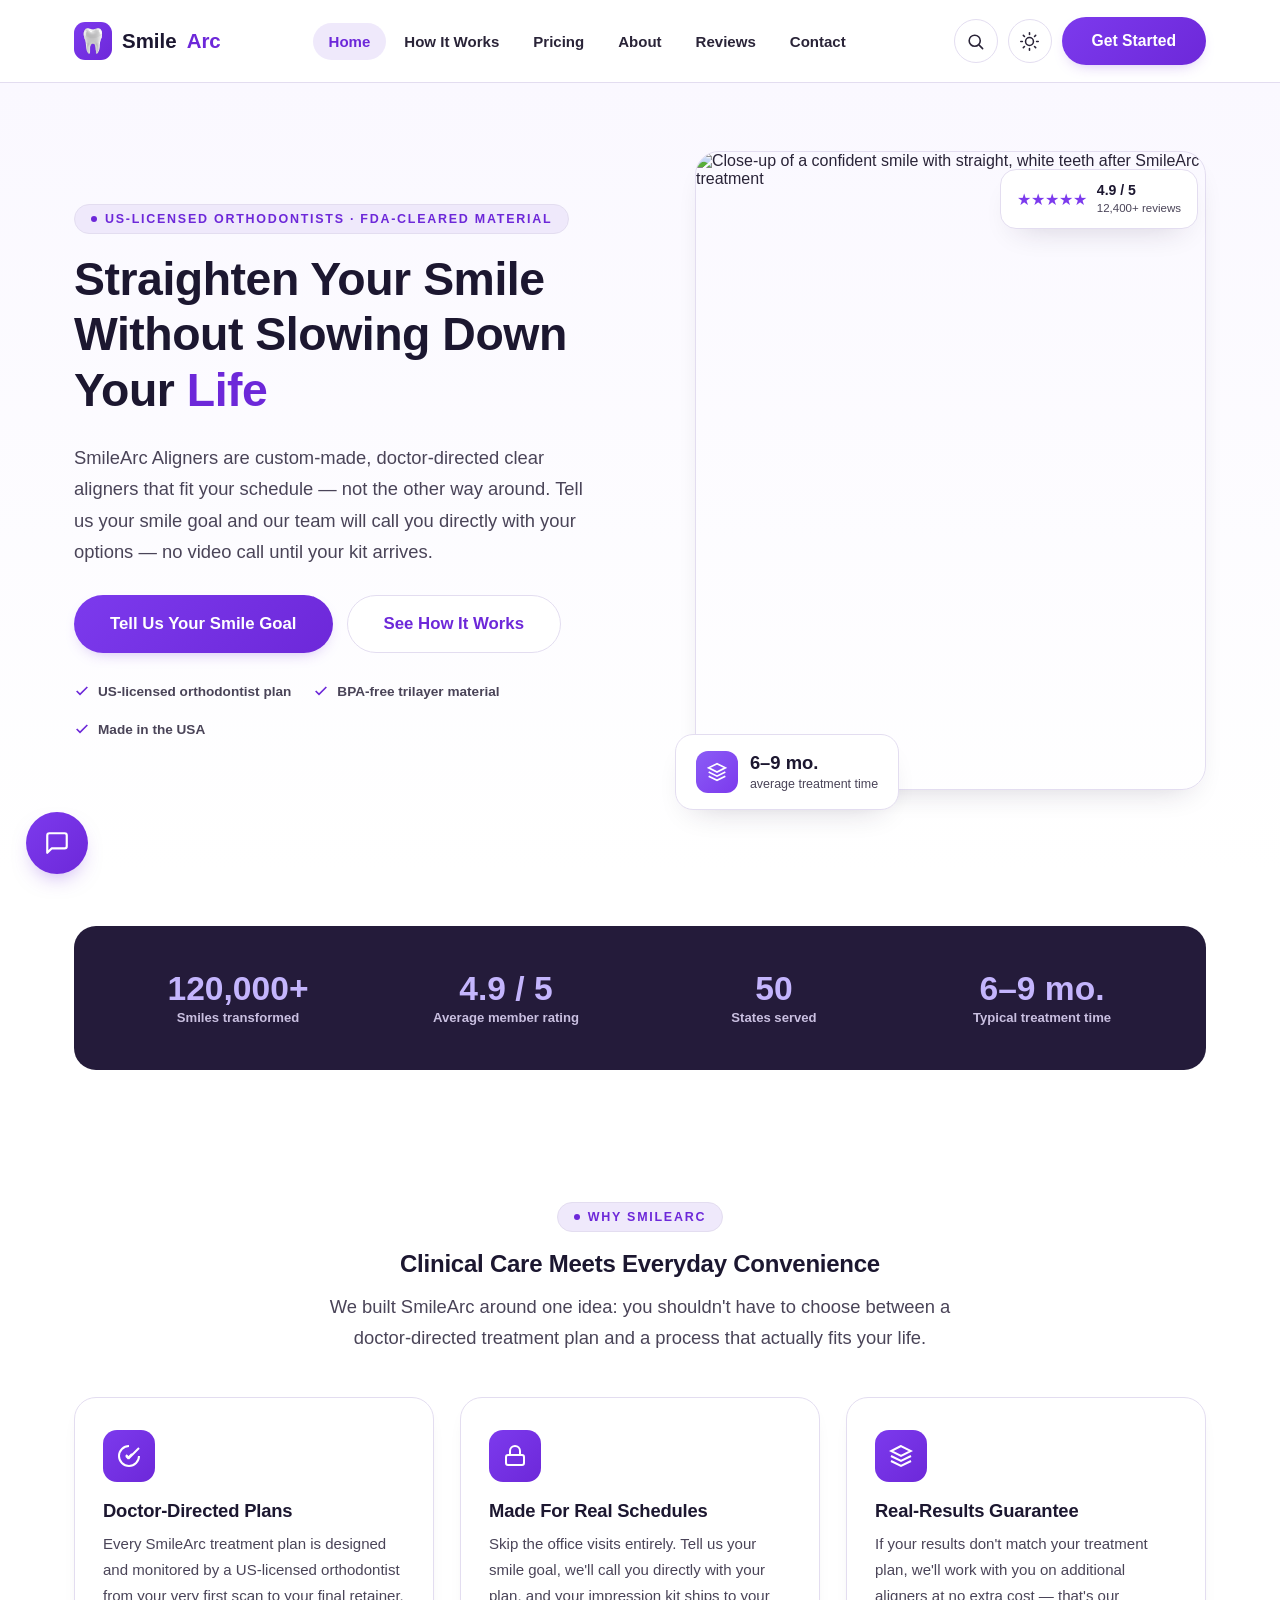
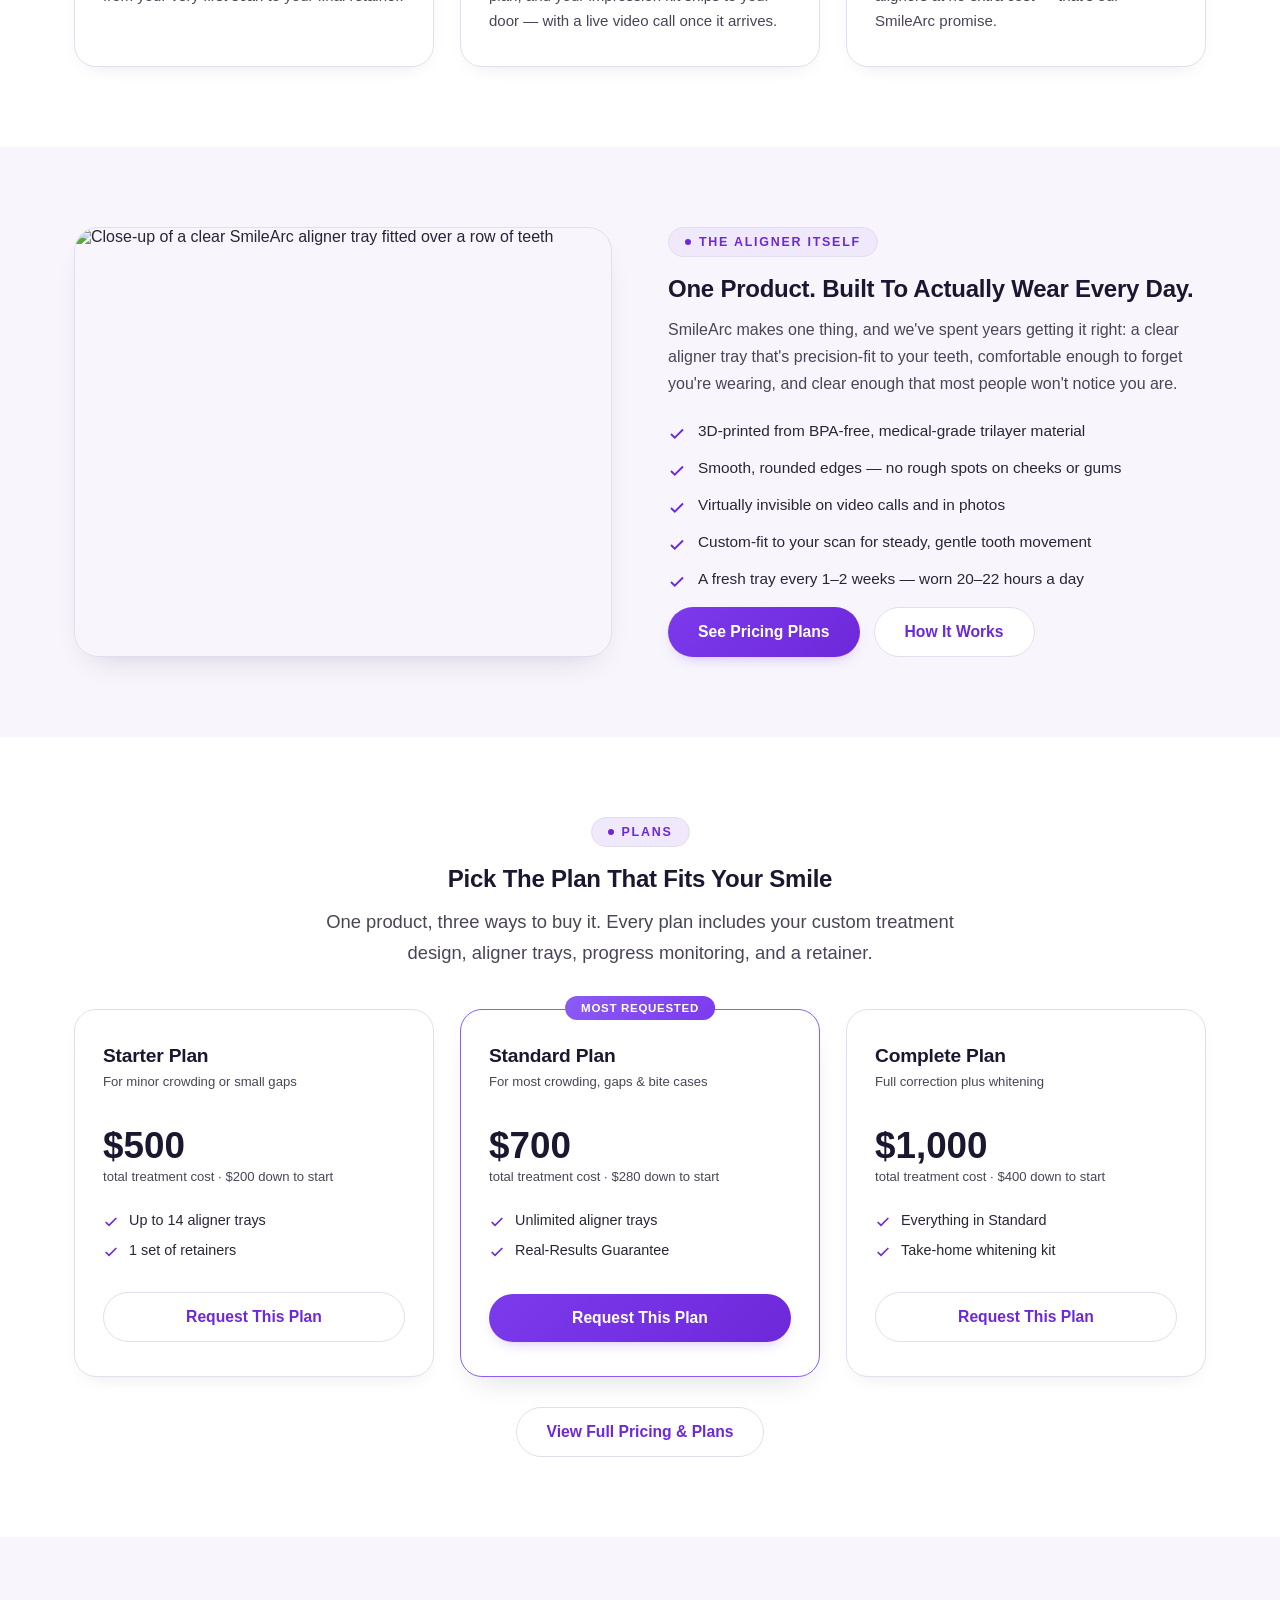
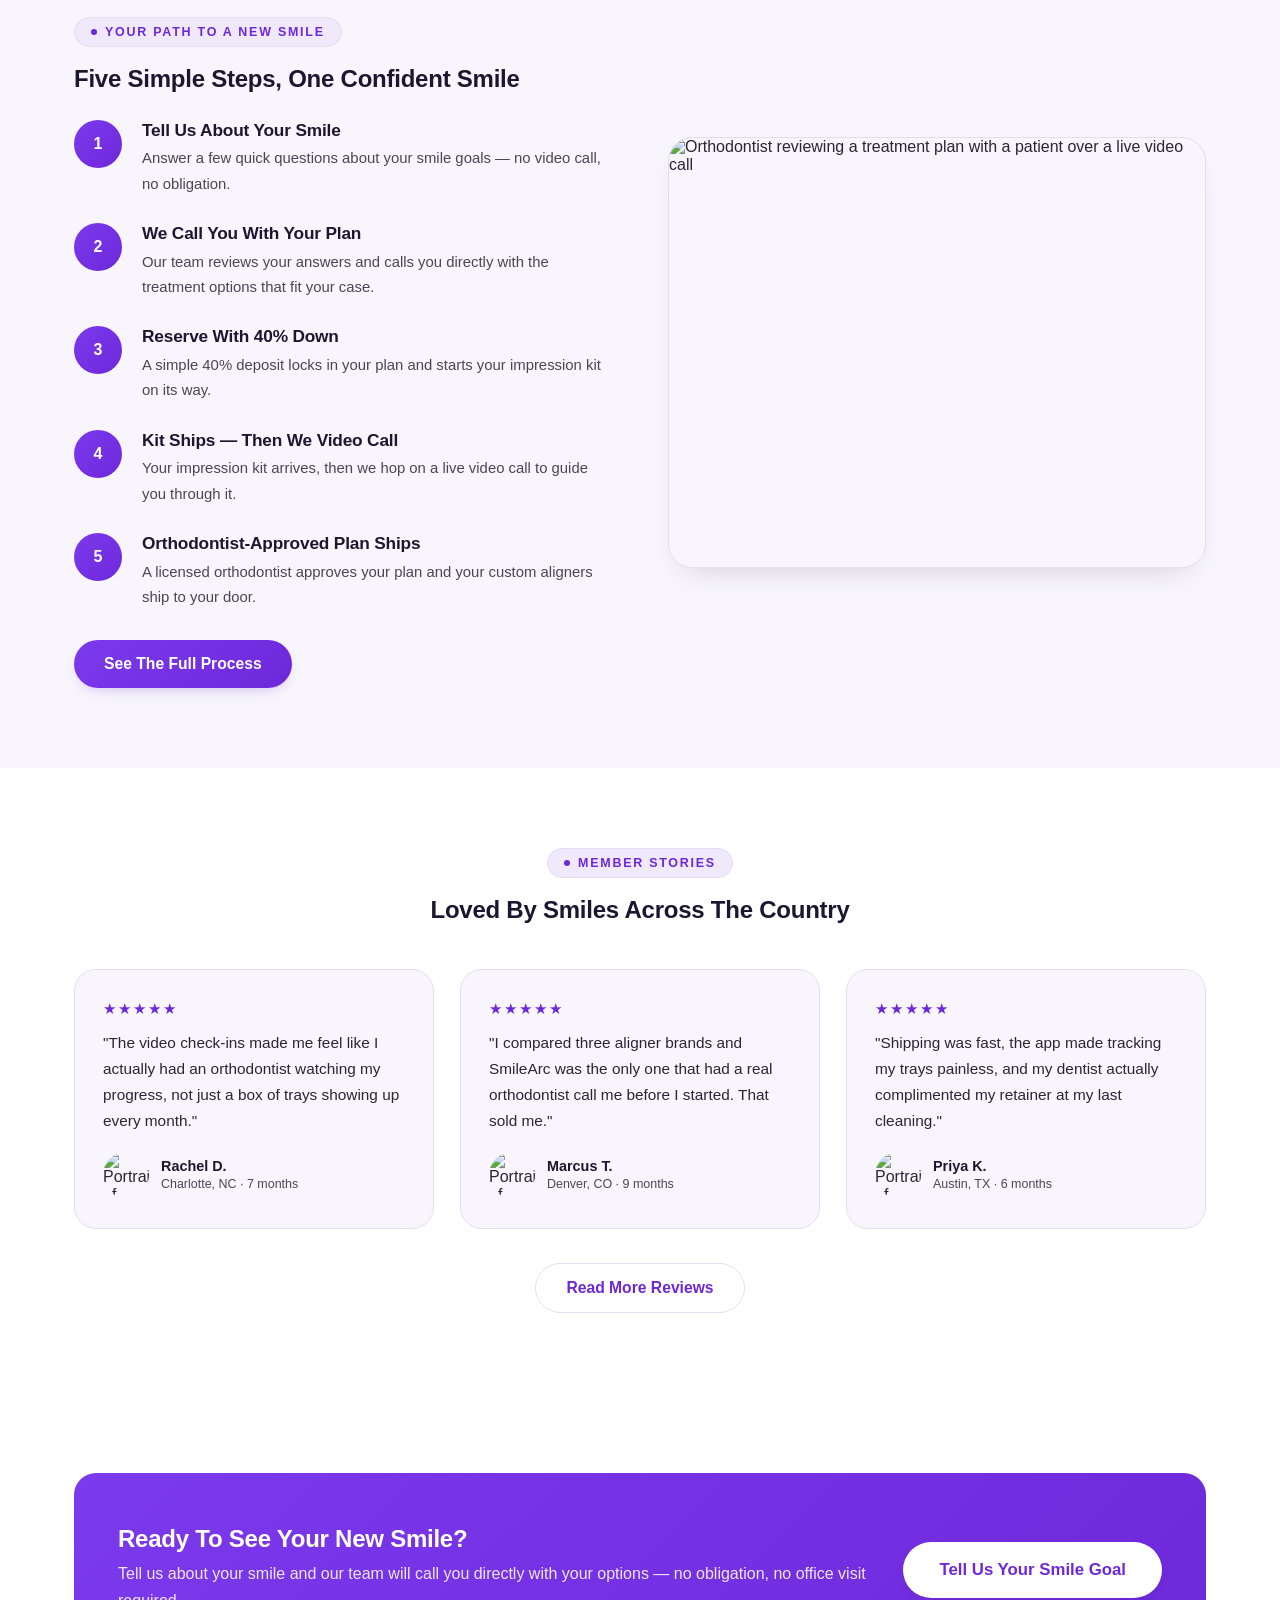
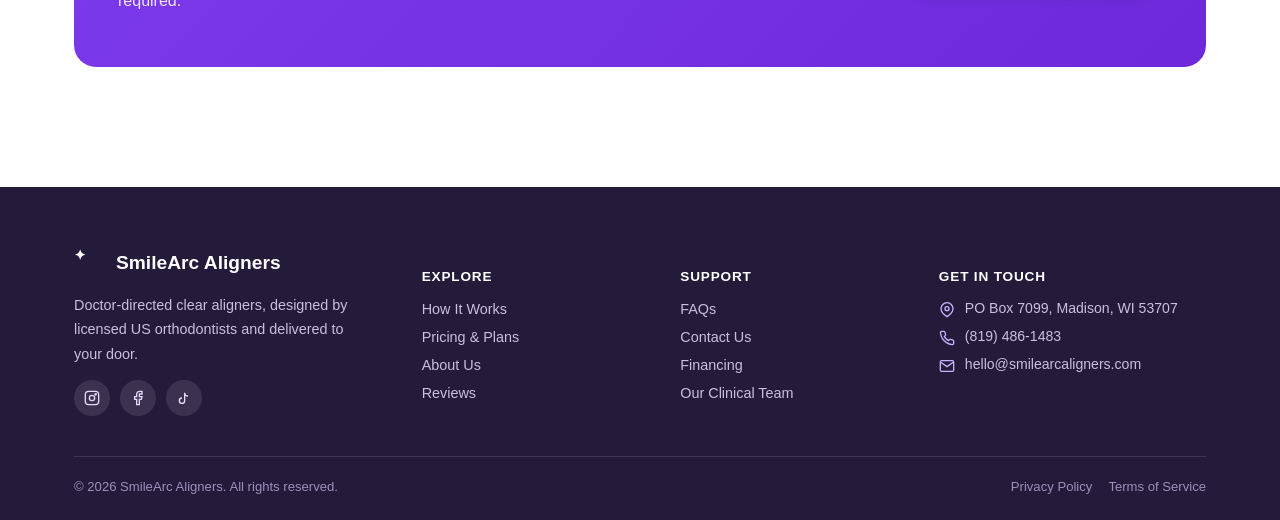
==== commit d824b343: "Add files via upload" ====
--- a/index.html
+++ b/index.html
@@ -326,5 +326,19 @@
 </div>
 
 <script src="js/main.js"></script>
+
+<!--Start of Tawk.to Script-->
+<script type="text/javascript">
+var Tawk_API=Tawk_API||{}, Tawk_LoadStart=new Date();
+(function(){
+var s1=document.createElement("script"),s0=document.getElementsByTagName("script")[0];
+s1.async=true;
+s1.src='https://embed.tawk.to/6a90e62cfdcc9d3444d8ab33/1k13068j7';
+s1.charset='UTF-8';
+s1.setAttribute('crossorigin','*');
+s0.parentNode.insertBefore(s1,s0);
+})();
+</script>
+<!--End of Tawk.to Script-->
 </body>
 </html>
--- a/css/style.css
+++ b/css/style.css
@@ -206,7 +206,7 @@
 
 /* =========================== FLOATING CONTACT =========================== */
 .fab{
-  position:fixed;right:26px;bottom:26px;z-index:950;
+  position:fixed;left:26px;bottom:26px;z-index:950;
   width:62px;height:62px;border-radius:50%;
   background:var(--grad-primary);color:#fff;border:none;cursor:pointer;
   display:flex;align-items:center;justify-content:center;
@@ -216,7 +216,7 @@
 .fab:hover{transform:translateY(-2px);box-shadow:0 12px 26px -10px rgba(109,40,217,.55);}
 .fab svg{width:26px;height:26px;}
 .fab-panel{
-  position:fixed;right:26px;bottom:100px;z-index:950;width:300px;
+  position:fixed;left:26px;bottom:100px;z-index:950;width:300px;
   background:var(--surface);border-radius:var(--radius-lg);box-shadow:var(--shadow-card);
   padding:20px;opacity:0;transform:translateY(14px) scale(.97);pointer-events:none;
   transition:opacity .16s var(--ease),transform .2s var(--ease-out);border:1px solid var(--border);
@@ -480,7 +480,7 @@
   .form-row{grid-template-columns:1fr;}
   .price-card.featured{transform:none;}
   .fab-panel{right:14px;left:14px;width:auto;bottom:96px;}
-  .fab{right:18px;bottom:18px;}
+  .fab{left:18px;bottom:18px;}
   .section{padding:60px 0;}
   .nav-wrap{height:72px;}
 }
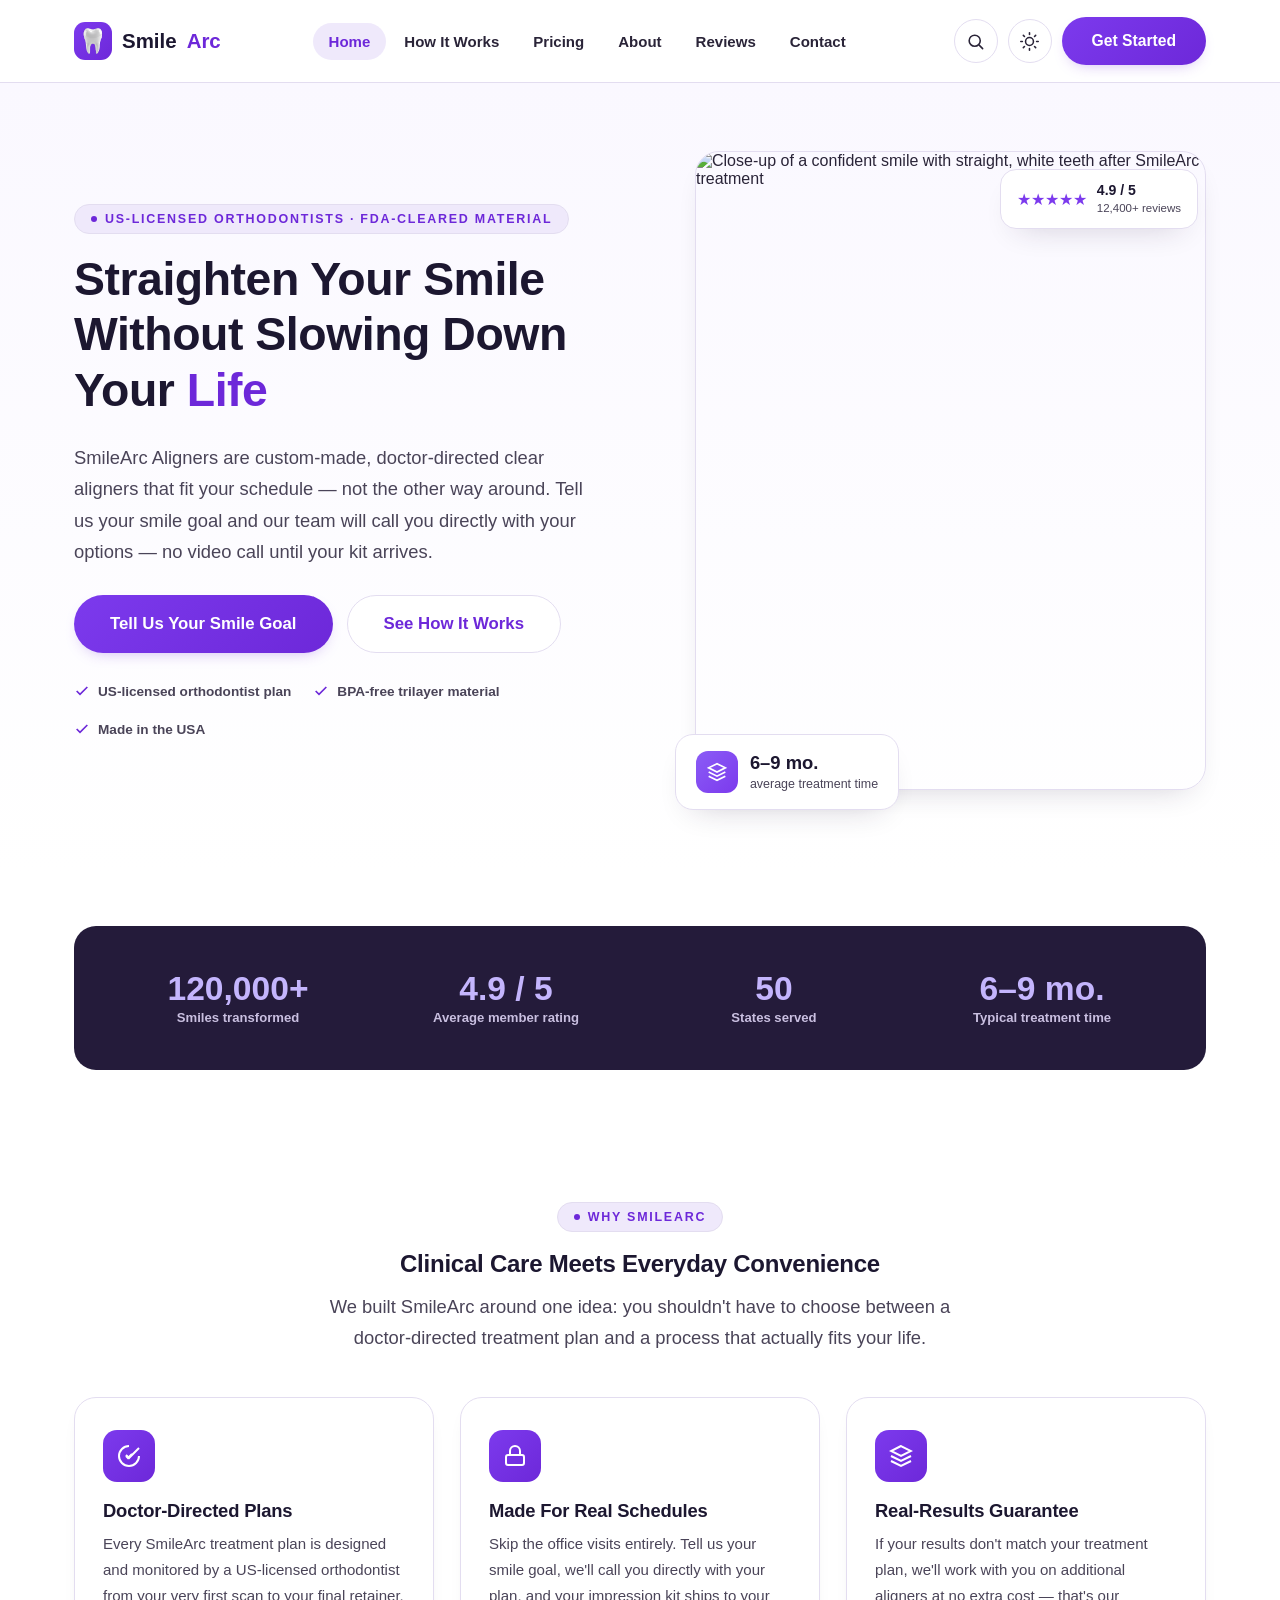
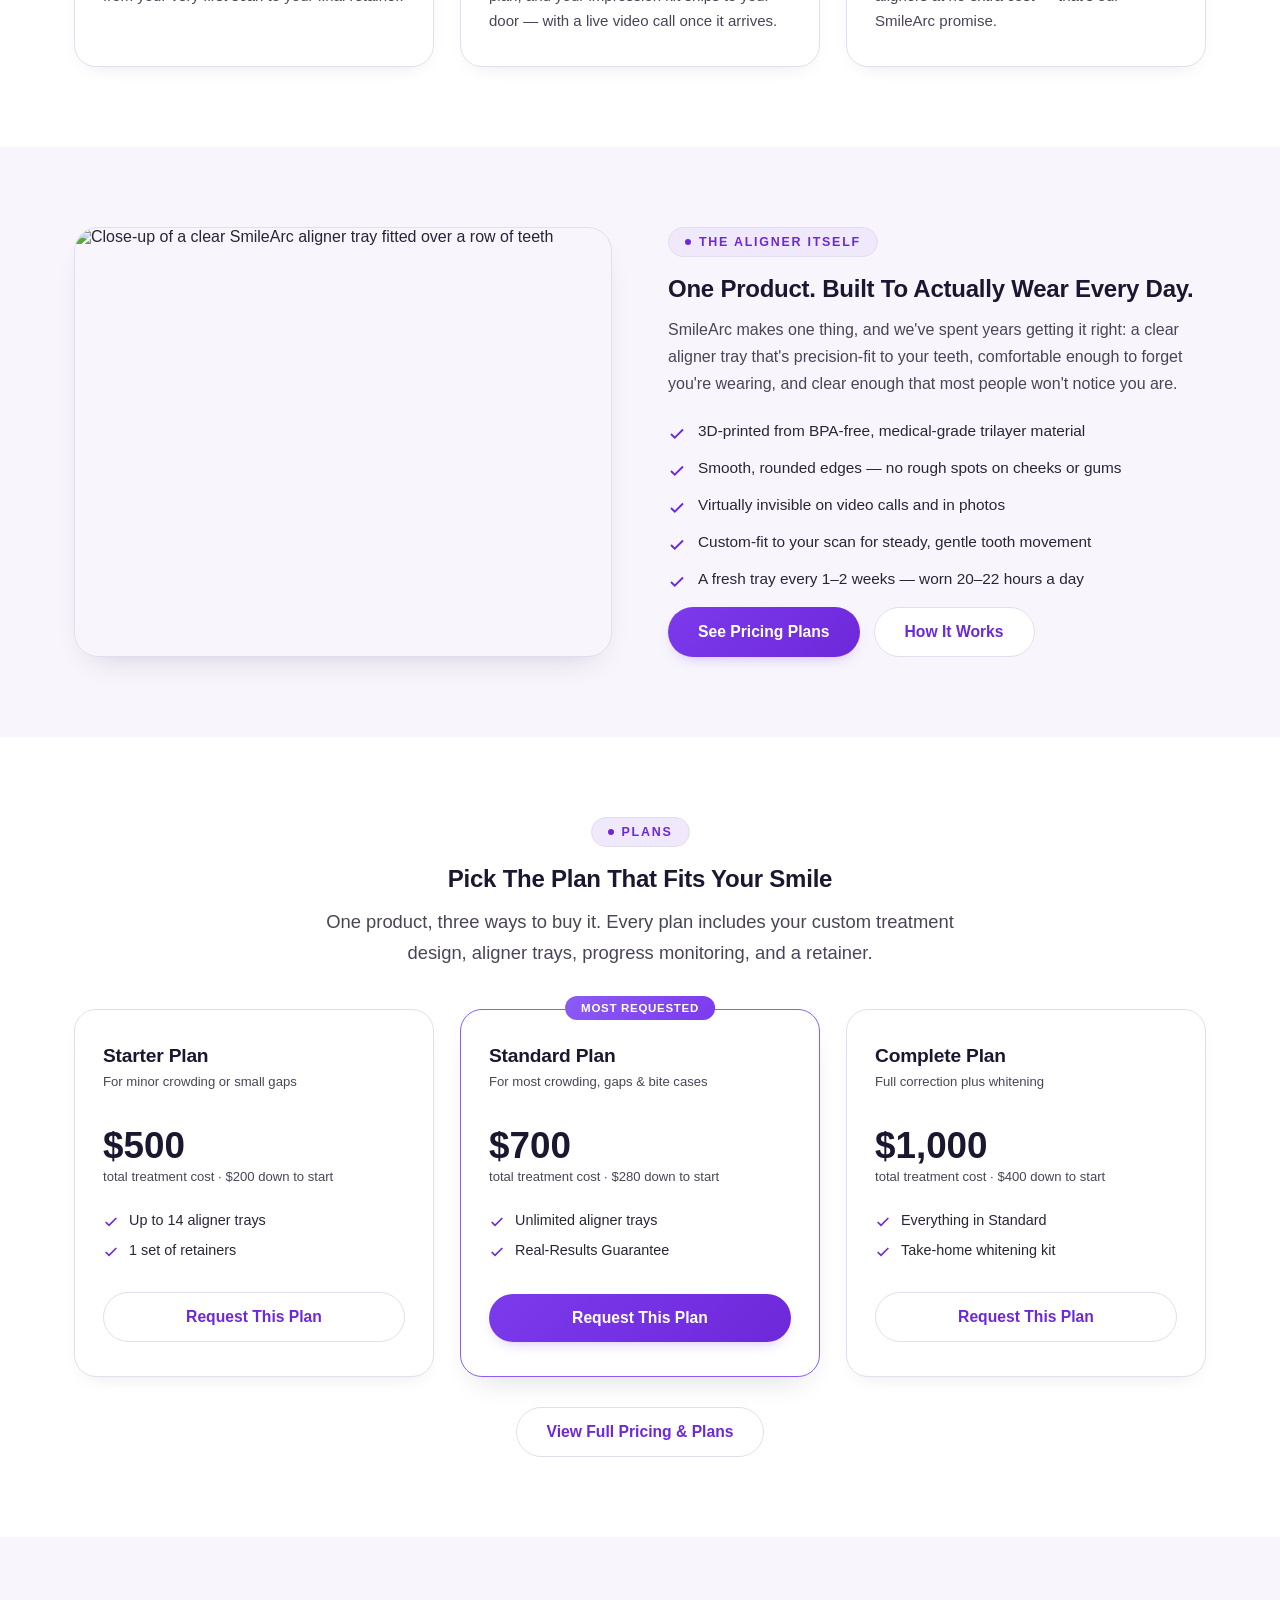
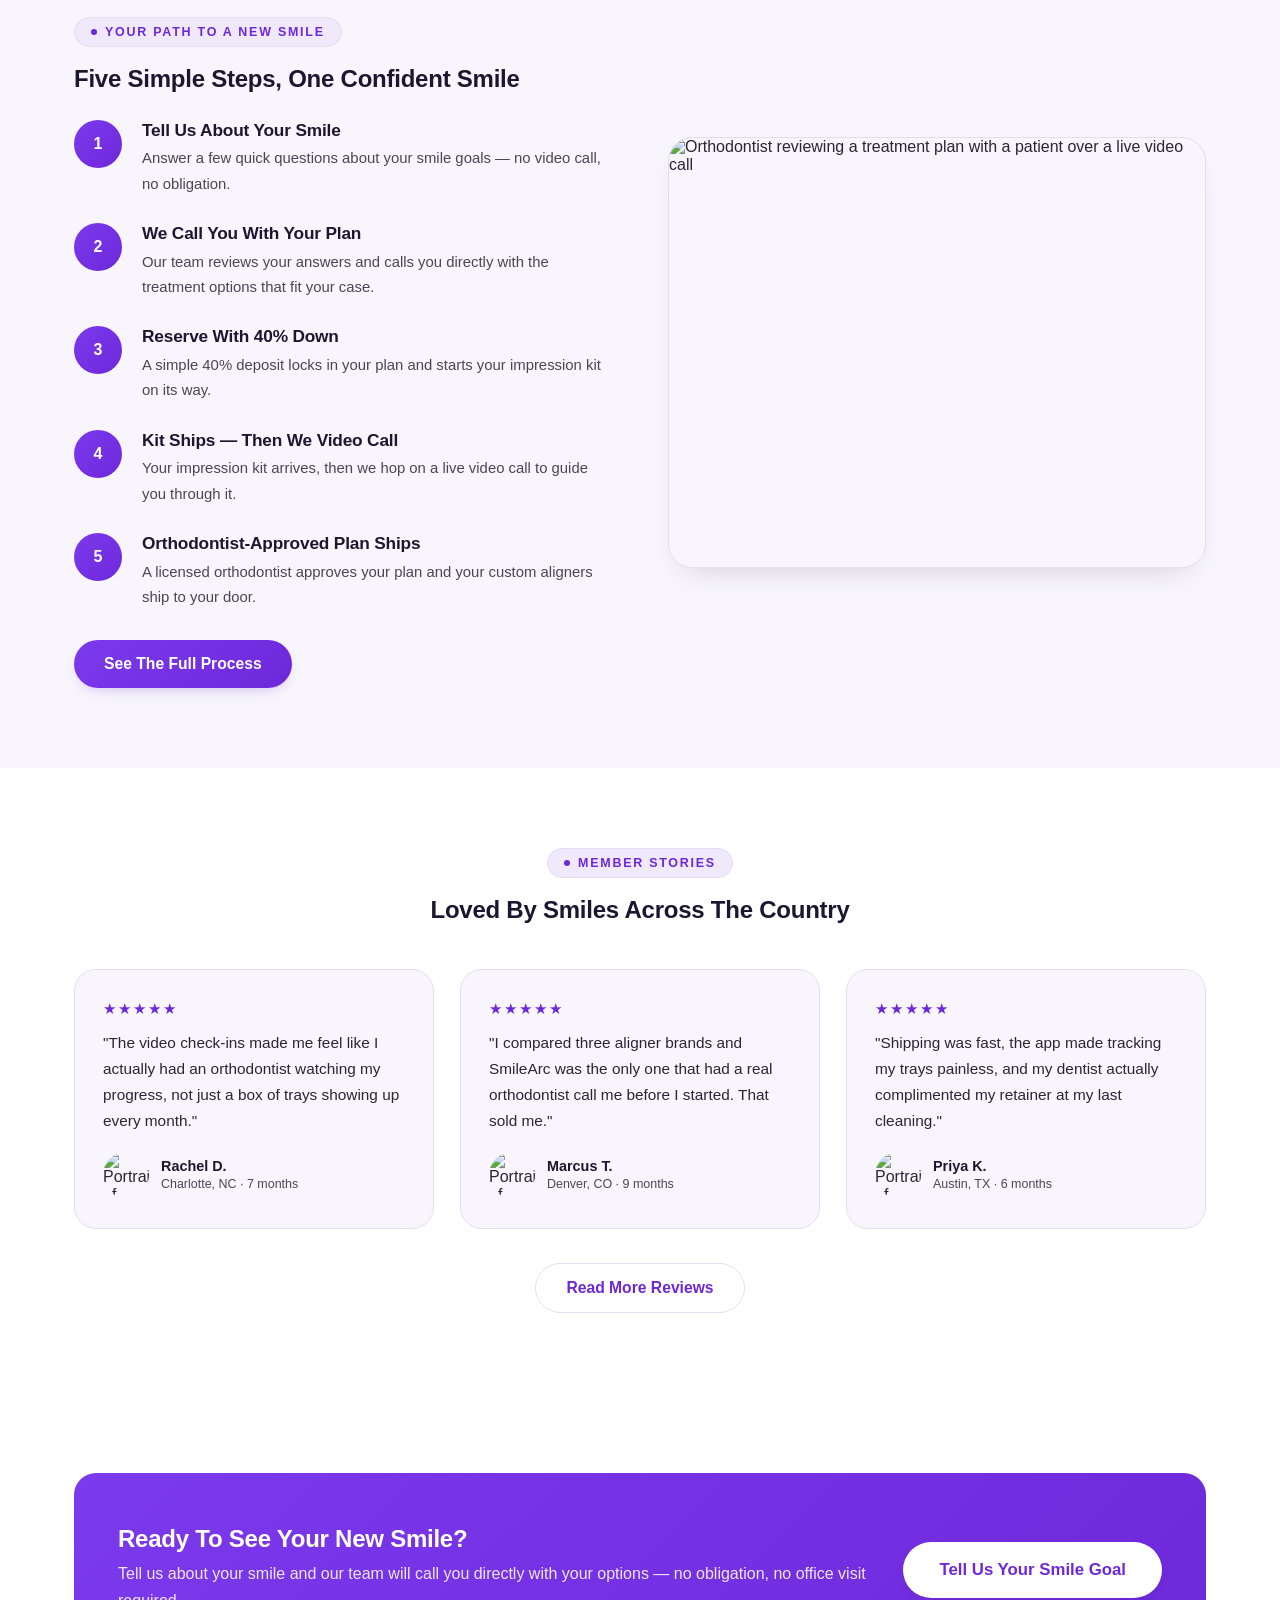
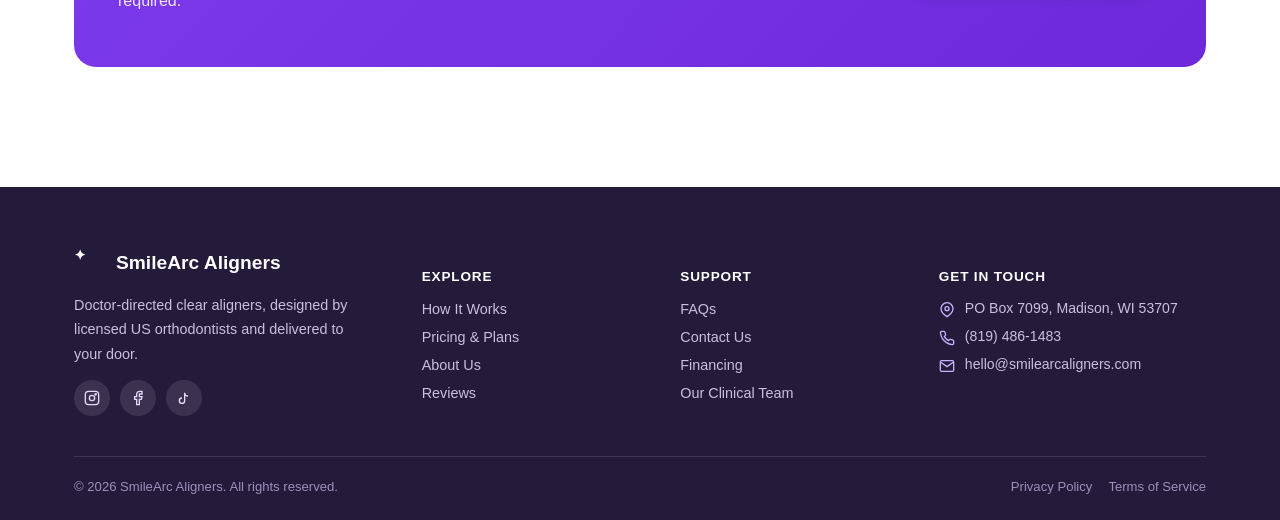
==== commit 0352db65: "Add files via upload" ====
--- a/index.html
+++ b/index.html
@@ -308,23 +308,6 @@
   </div>
 </footer>
 
-<button class="fab" aria-label="Contact us">
-  <svg viewBox="0 0 24 24" fill="none" stroke="currentColor" stroke-width="2" stroke-linecap="round" stroke-linejoin="round"><path d="M21 15a2 2 0 0 1-2 2H7l-4 4V5a2 2 0 0 1 2-2h14a2 2 0 0 1 2 2z"/></svg>
-</button>
-<div class="fab-panel">
-  <h4>Talk to SmileArc</h4>
-  <p>We usually reply in a few minutes.</p>
-  <div class="fab-row">
-    <div class="fi"><svg width="16" height="16" viewBox="0 0 24 24" fill="none" stroke="currentColor" stroke-width="2"><path d="M22 16.92v3a2 2 0 0 1-2.18 2 19.79 19.79 0 0 1-8.63-3.07 19.5 19.5 0 0 1-6-6 19.79 19.79 0 0 1-3.07-8.67A2 2 0 0 1 4.11 2h3a2 2 0 0 1 2 1.72c.127.96.361 1.903.7 2.81a2 2 0 0 1-.45 2.11L8.09 9.91a16 16 0 0 0 6 6l1.27-1.27a2 2 0 0 1 2.11-.45c.907.339 1.85.573 2.81.7A2 2 0 0 1 22 16.92z"/></svg></div>
-    <div class="ft"><b>Call us</b>(819) 486-1483</div>
-  </div>
-  <div class="fab-row">
-    <div class="fi"><svg width="16" height="16" viewBox="0 0 24 24" fill="none" stroke="currentColor" stroke-width="2"><rect x="2" y="4" width="20" height="16" rx="2"/><path d="m22 6-10 7L2 6"/></svg></div>
-    <div class="ft"><b>Email us</b>hello@smilearcaligners.com</div>
-  </div>
-  <a href="contact.html" class="btn btn-primary btn-block" style="margin-top:8px;">Message Us</a>
-</div>
-
 <script src="js/main.js"></script>
 
 <!--Start of Tawk.to Script-->
--- a/css/style.css
+++ b/css/style.css
@@ -205,35 +205,7 @@
 .search-hint{padding:14px 16px;font-size:.85rem;color:var(--text-soft);}
 
 /* =========================== FLOATING CONTACT =========================== */
-.fab{
-  position:fixed;left:26px;bottom:26px;z-index:950;
-  width:62px;height:62px;border-radius:50%;
-  background:var(--grad-primary);color:#fff;border:none;cursor:pointer;
-  display:flex;align-items:center;justify-content:center;
-  box-shadow:0 10px 22px -10px rgba(109,40,217,.5);
-  transition:transform .14s var(--ease),box-shadow .14s var(--ease);
-}
-.fab:hover{transform:translateY(-2px);box-shadow:0 12px 26px -10px rgba(109,40,217,.55);}
-.fab svg{width:26px;height:26px;}
-.fab-panel{
-  position:fixed;left:26px;bottom:100px;z-index:950;width:300px;
-  background:var(--surface);border-radius:var(--radius-lg);box-shadow:var(--shadow-card);
-  padding:20px;opacity:0;transform:translateY(14px) scale(.97);pointer-events:none;
-  transition:opacity .16s var(--ease),transform .2s var(--ease-out);border:1px solid var(--border);
-}
-.fab-panel.open{opacity:1;transform:translateY(0) scale(1);pointer-events:auto;}
-.fab-panel h4{margin:0 0 4px;font-size:1.02rem;}
-.fab-panel p{font-size:.87rem;margin-bottom:14px;}
-.fab-row{
-  display:flex;align-items:center;gap:12px;padding:10px 0;border-top:1px solid var(--border);
-}
-.fab-row:first-of-type{border-top:none;}
-.fab-row .fi{
-  width:36px;height:36px;border-radius:10px;background:var(--surface-3);color:var(--accent-text);
-  display:flex;align-items:center;justify-content:center;flex:none;
-}
-.fab-row .ft{font-size:.86rem;}
-.fab-row .ft b{display:block;color:var(--heading);font-size:.88rem;}
+/* (removed — Tawk.to chat widget now covers this) */
 
 /* =========================== HERO =========================== */
 .hero{
@@ -479,8 +451,6 @@
   .stat-strip{grid-template-columns:1fr 1fr;padding:32px 24px;}
   .form-row{grid-template-columns:1fr;}
   .price-card.featured{transform:none;}
-  .fab-panel{right:14px;left:14px;width:auto;bottom:96px;}
-  .fab{left:18px;bottom:18px;}
   .section{padding:60px 0;}
   .nav-wrap{height:72px;}
 }
@@ -509,8 +479,6 @@
   .stat-strip{grid-template-columns:1fr 1fr;padding:24px 18px;gap:16px;}
   .stat b{font-size:1.6rem;}
   .price-card .p-amount{font-size:1.9rem;}
-  .fab{width:54px;height:54px;}
-  .fab svg{width:22px;height:22px;}
 }
 
 /* =========================== THEME TOGGLE =========================== */
@@ -522,7 +490,7 @@
 html.theme-dark .theme-toggle .icon-moon{opacity:1;transform:rotate(0) scale(1);}
 
 /* Smooth cross-fade of theme-aware colors when the toggle is used. */
-body,.site-header,.site-footer,.card,.price-card,.quote-card,.search-panel,.fab-panel,
+body,.site-header,.site-footer,.card,.price-card,.quote-card,.search-panel,
 .field input,.field select,.field textarea,.faq-item,.step .s-num,.icon-btn,.main-nav a{
   transition:background-color .18s var(--ease),color .18s var(--ease),border-color .18s var(--ease),box-shadow .18s var(--ease);
 }
@@ -568,27 +536,14 @@
 }
 html.js-anim .reveal.in-view{opacity:1;transform:translateY(0);}
 
-/* =========================== MOTION: FAB ATTENTION RING =========================== */
-.fab::before{
-  content:"";position:absolute;inset:-8px;border-radius:50%;
-  border:2px solid var(--teal-500);opacity:0;pointer-events:none;
-  animation:fab-ring 2.8s ease-out infinite;
-}
-@keyframes fab-ring{
-  0%{opacity:.45;transform:scale(.82);}
-  70%{opacity:0;transform:scale(1.28);}
-  100%{opacity:0;transform:scale(1.28);}
-}
-
 /* =========================== MOTION: REDUCED MOTION =========================== */
 @media (prefers-reduced-motion: reduce){
   html.js-anim .reveal{opacity:1!important;transform:none!important;transition:none!important;}
   html.js-anim .hero-grid > *{opacity:1!important;transform:none!important;animation:none!important;}
-  .fab::before{animation:none;display:none;}
   .btn-primary::after,.btn-gold::after{transition:none;}
   .hero-badge,.hero-badge-top{animation:none!important;}
   .main-nav.open{animation:none!important;}
-  body,.site-header,.site-footer,.card,.price-card,.quote-card,.search-panel,.fab-panel,
+  body,.site-header,.site-footer,.card,.price-card,.quote-card,.search-panel,
   .field input,.field select,.field textarea,.faq-item,.step .s-num,.icon-btn,.main-nav a,
   .theme-toggle svg{transition:none!important;}
   *,*::before,*::after{scroll-behavior:auto!important;}
